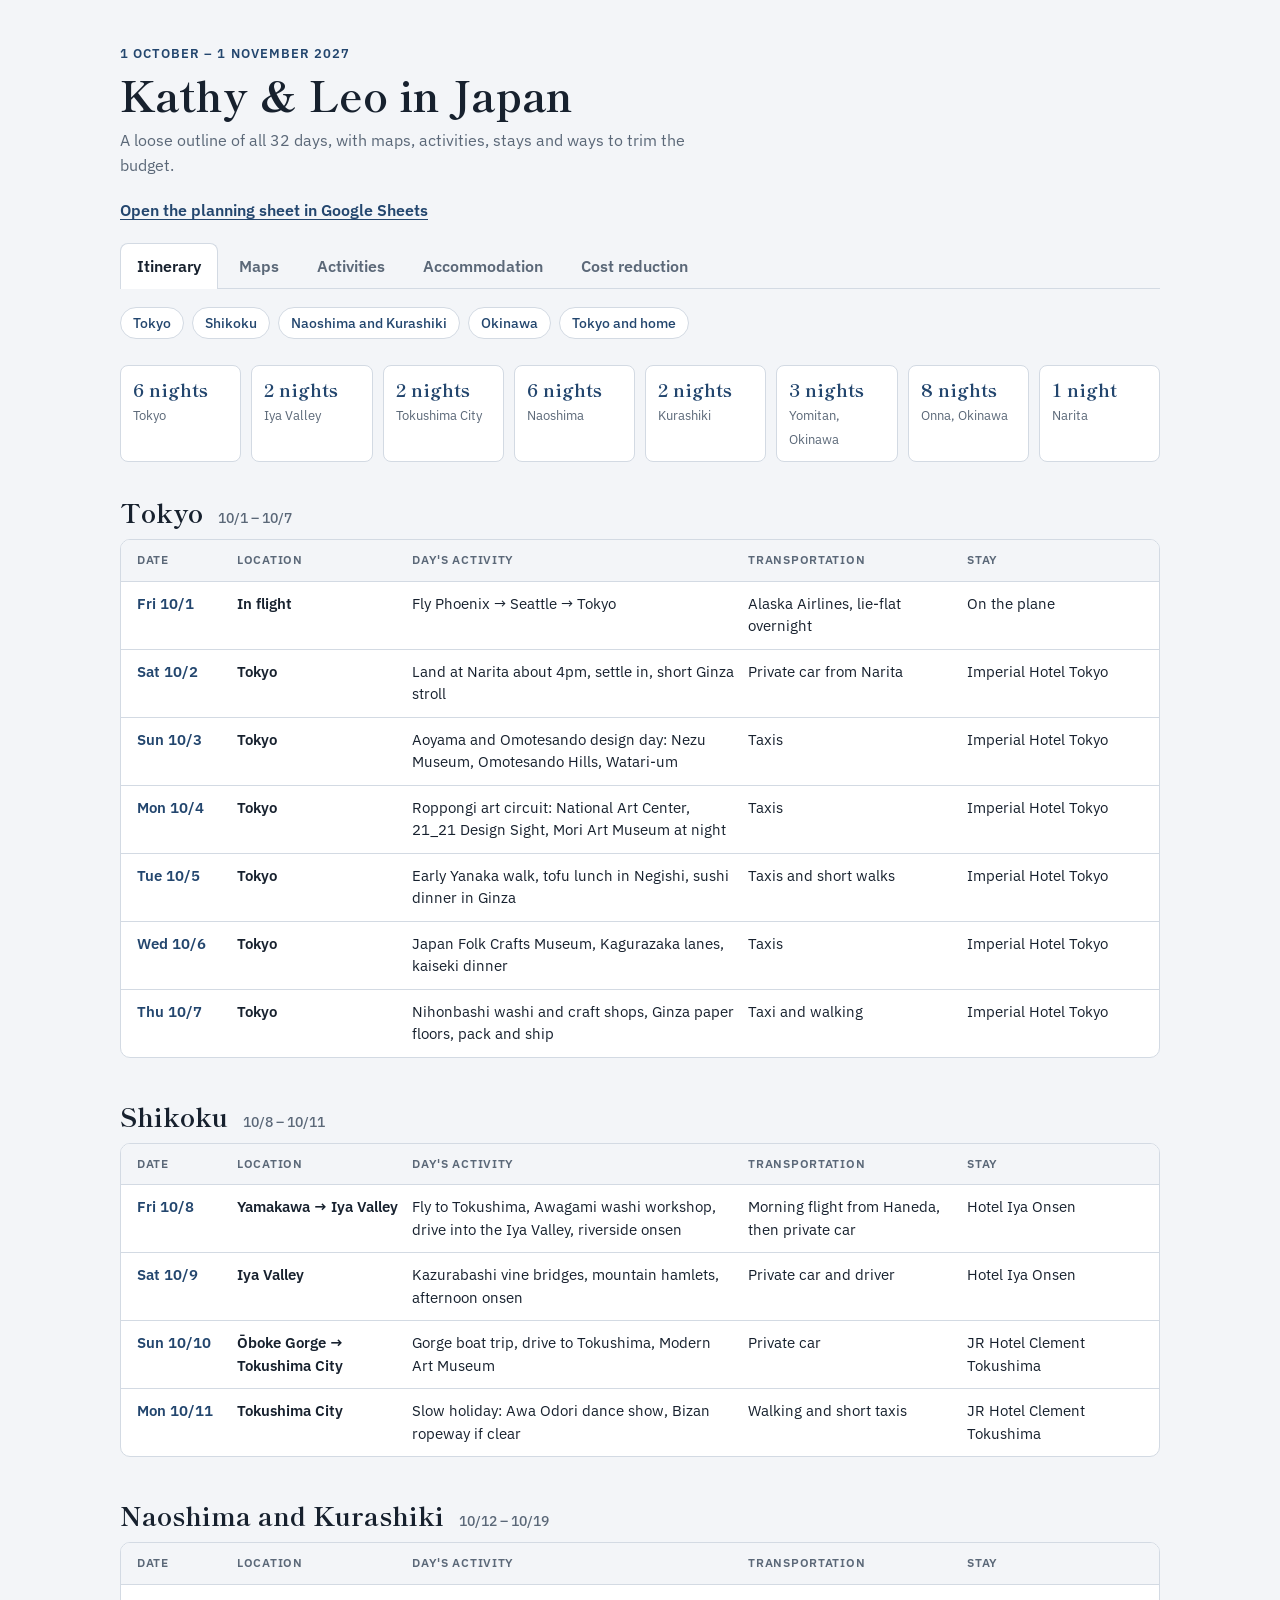
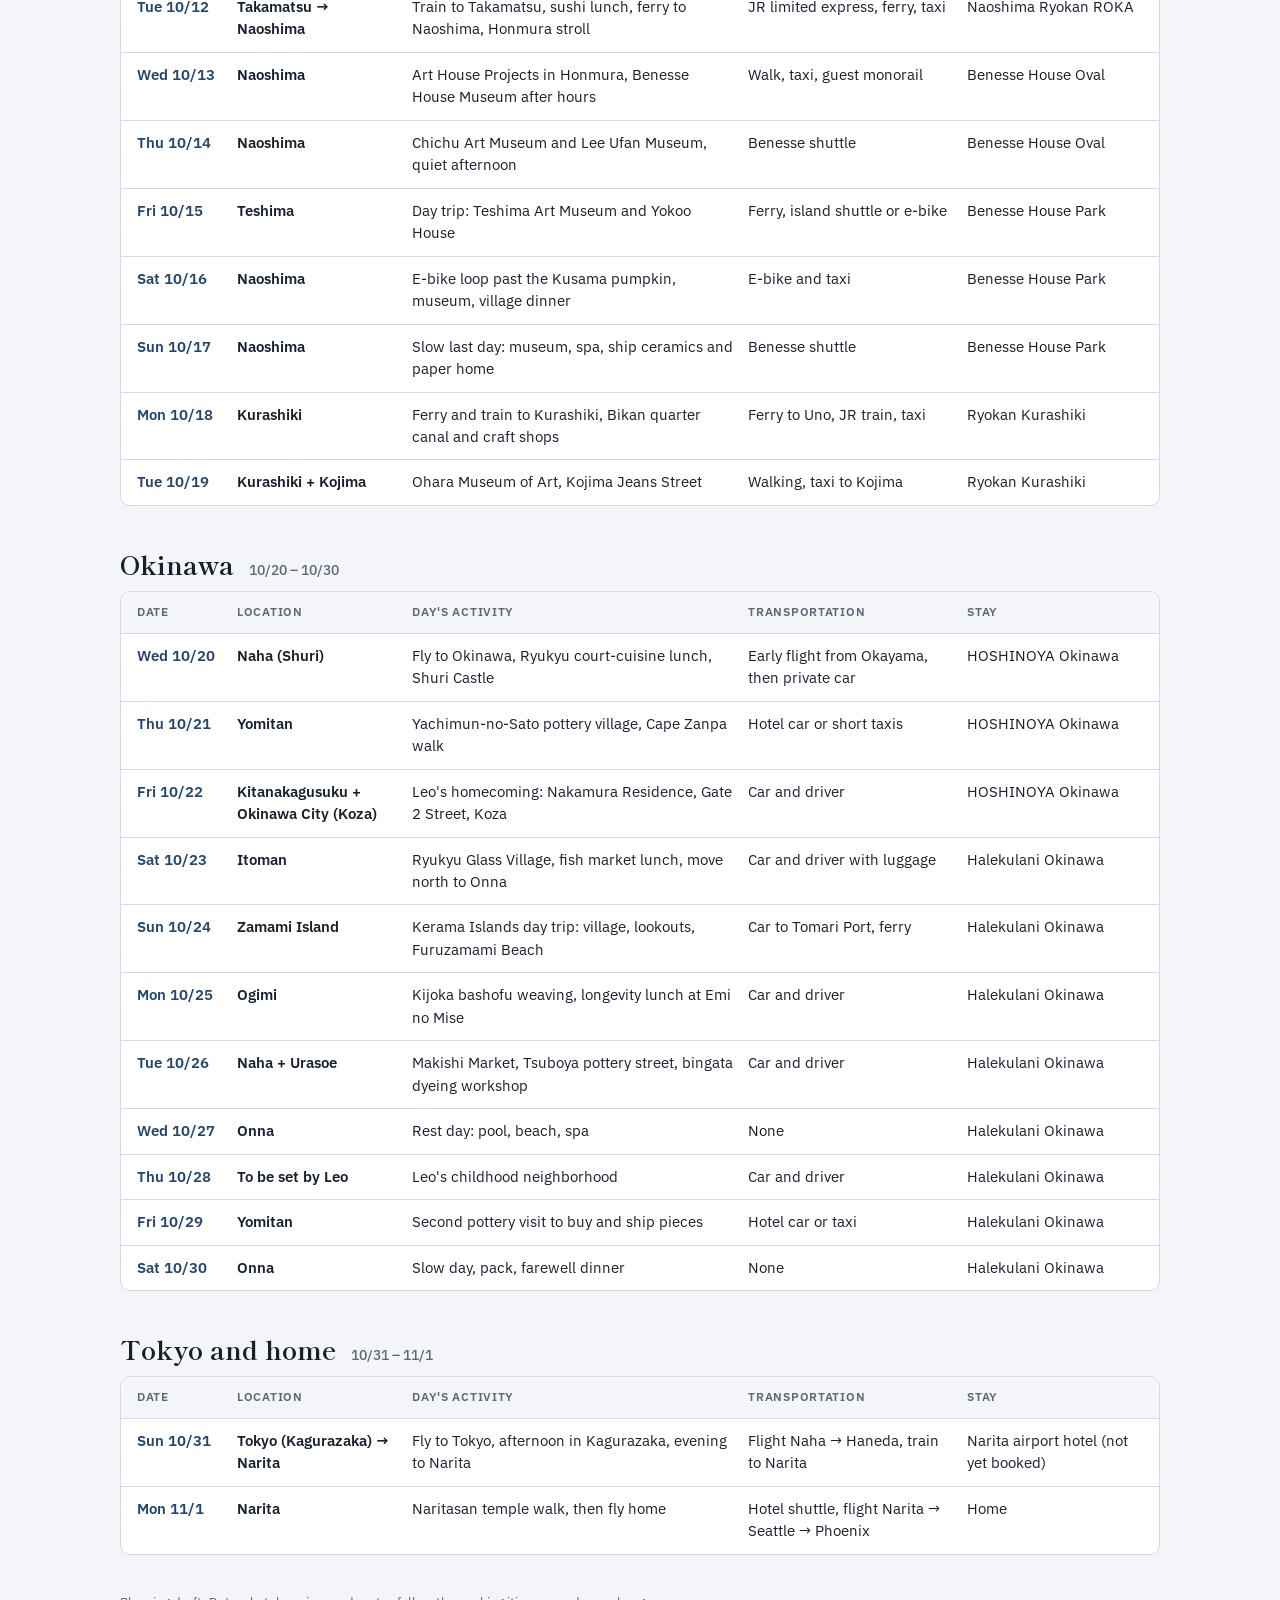
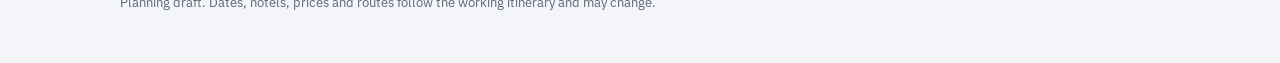
==== index.html @ 8904f96c "Add Kathy and Leo Japan trip site Itinerary, maps, activities, accommodation and cost-reduction tabs" ====
<!DOCTYPE html>
<html lang="en"><head><meta charset="utf-8"><meta name="viewport" content="width=device-width, initial-scale=1"><title>Kathy & Leo Japan Itinerary</title>
<link rel="preconnect" href="https://fonts.googleapis.com"><link href="https://fonts.googleapis.com/css2?family=IBM+Plex+Sans:wght@400;500;600&family=Shippori+Mincho:wght@500;700&display=swap" rel="stylesheet">
<style>/* Layout idea: one calm column; maps sit beside a numbered list on wide screens and stack on phones. */
:root{--paper:#f3f5f8;--card:#ffffff;--ink:#17212e;--muted:#5b6878;--line:#d3dae3;--indigo:#23466e;--route:#bf4128;--land:#e7e3d7;--sea:#d6e3ee;--park:#cfdcc4;
--display:"Shippori Mincho","Hiragino Mincho ProN",Georgia,serif;--body:"IBM Plex Sans","Helvetica Neue",Arial,sans-serif}
@media (prefers-color-scheme:dark){:root:not([data-theme="light"]){color-scheme:dark;--paper:#111822;--card:#18212d;--ink:#e5eaf1;--muted:#9aa6b6;--line:#2c3848;--indigo:#93b8e4;--route:#f08468;--land:#2c3644;--sea:#172230;--park:#2f4034}}
:root[data-theme="dark"]{color-scheme:dark;--paper:#111822;--card:#18212d;--ink:#e5eaf1;--muted:#9aa6b6;--line:#2c3848;--indigo:#93b8e4;--route:#f08468;--land:#2c3644;--sea:#172230;--park:#2f4034}
*{box-sizing:border-box}html{scroll-behavior:smooth}
body{margin:0;background:var(--paper);color:var(--ink);font:16px/1.55 var(--body)}
header,main,footer{max-width:1080px;margin:0 auto;padding:0 20px}
header{padding-top:44px}
.eyebrow{margin:0 0 6px;color:var(--indigo);font-weight:600;font-size:13px;letter-spacing:.08em;text-transform:uppercase}
h1{font:700 clamp(28px,5vw,42px)/1.15 var(--display);margin:0 0 10px;text-wrap:balance}
.lede{margin:0 0 20px;color:var(--muted);max-width:62ch}
nav{display:flex;flex-wrap:wrap;gap:8px;padding-bottom:22px;border-bottom:1px solid var(--line)}
nav a{color:var(--indigo);text-decoration:none;font-weight:500;font-size:14px;padding:6px 12px;border:1px solid var(--line);border-radius:999px;background:var(--card)}
nav a:hover,nav a:focus-visible{border-color:var(--indigo);outline:none}
section{padding:34px 0 8px;scroll-margin-top:12px}
h2{font:700 26px/1.2 var(--display);margin:0 0 6px;text-wrap:balance}
h2 .dates{font:500 14px var(--body);color:var(--muted);margin-left:8px;font-variant-numeric:tabular-nums}
.blurb{margin:0 0 16px;color:var(--muted);max-width:65ch}
.note{margin:12px 0 0;color:var(--muted);font-size:14px;max-width:70ch}
.mapwrap{display:grid;grid-template-columns:minmax(0,1.6fr) minmax(0,1fr);gap:20px;align-items:start}
figure{margin:0;border:1px solid var(--line);border-radius:10px;overflow:hidden;background:var(--sea)}
figure.wide{max-width:760px}
svg{display:block;width:100%;height:auto}
.sea{fill:var(--sea)}.land{fill:var(--land);stroke:var(--muted);stroke-width:.6;stroke-opacity:.55}.park{fill:var(--park)}
.route{fill:none;stroke:var(--route);stroke-width:2;stroke-linejoin:round;stroke-linecap:round}.route.fly{stroke-dasharray:6 6}
.rail{fill:none;stroke:var(--muted);stroke-width:1.5;stroke-opacity:.7}
.mk circle{fill:var(--route);stroke:var(--card);stroke-width:2}.mk text{fill:var(--card);font:600 11.5px var(--body);text-anchor:middle}
.ref{fill:var(--muted);font:500 11px var(--body)}.ref.mid,.water{text-anchor:middle}.ref.end{text-anchor:end}
.water{fill:var(--indigo);font:italic 500 13px var(--display);opacity:.75}
.dot{fill:var(--route);stroke:var(--card);stroke-width:2}.lead{stroke:var(--ink);stroke-width:1;opacity:.5}
.lab{fill:var(--ink);font:700 15px var(--display)}.lab2{fill:var(--muted);font:500 11.5px var(--body)}
.legend{list-style:none;margin:0;padding:0;display:grid;gap:10px}
.legend li{display:grid;grid-template-columns:26px 1fr;gap:10px;align-items:start}
.legend .n{width:24px;height:24px;border-radius:50%;background:var(--route);color:var(--card);font-weight:600;font-size:12px;display:grid;place-items:center;font-variant-numeric:tabular-nums}
.legend b{display:block;font-weight:600;line-height:1.3}.legend small{color:var(--muted);font-size:13px}
.stays{display:grid;grid-template-columns:repeat(auto-fit,minmax(120px,1fr));gap:10px;margin-top:26px}
.stays div{background:var(--card);border:1px solid var(--line);border-radius:8px;padding:10px 12px}
.stays b{display:block;font:700 18px var(--display);color:var(--indigo)}.stays span{font-size:13px;color:var(--muted)}
.days{border:1px solid var(--line);border-radius:10px;overflow:hidden;background:var(--card);margin-top:12px}
.day{display:grid;grid-template-columns:86px 1.1fr 2.2fr 1.4fr 1.2fr;gap:14px;padding:11px 16px;border-top:1px solid var(--line);font-size:14.5px}
.day:first-child{border-top:0}.day.head{font-size:12px;font-weight:600;letter-spacing:.06em;text-transform:uppercase;color:var(--muted);background:var(--paper)}
.day .d{font-weight:600;font-variant-numeric:tabular-nums;color:var(--indigo);white-space:nowrap}.day .l{font-weight:600}
footer{padding:30px 20px 50px;color:var(--muted);font-size:13px}
@media (max-width:760px){.mapwrap{grid-template-columns:1fr}.day.head{display:none}.day{grid-template-columns:1fr;gap:3px;padding:13px 16px}
.day span[data-k]:not(.l)::before{content:attr(data-k) ": ";color:var(--muted);font-size:12.5px}.day .l{font-size:16px}}
@media (prefers-reduced-motion:reduce){html{scroll-behavior:auto}}

.sheet{display:inline-block;margin:0 0 20px;color:var(--indigo);font-weight:600;text-decoration:underline;text-underline-offset:3px}
.tabs{display:flex;flex-wrap:wrap;gap:4px;border-bottom:1px solid var(--line)}
.tabs a{padding:10px 16px;font-weight:600;color:var(--muted);text-decoration:none;border:1px solid transparent;border-bottom:0;border-radius:8px 8px 0 0;margin-bottom:-1px}
.tabs a[aria-current="page"]{color:var(--ink);background:var(--card);border-color:var(--line)}
.tabs a:focus-visible,.sub button:focus-visible,.legend li:focus-visible,.mk:focus-visible{outline:2px solid var(--indigo);outline-offset:2px}
.sub{display:flex;flex-wrap:wrap;gap:8px;padding-top:18px}
.sub button{font:500 14px var(--body);color:var(--indigo);padding:6px 12px;border:1px solid var(--line);border-radius:999px;background:var(--card);cursor:pointer}
.sub button:hover{border-color:var(--indigo)}
.view[hidden]{display:none}
figure{background:var(--card)}figcaption{font-size:11.5px;color:var(--muted);padding:5px 10px;text-align:right}figcaption a{color:inherit}
.mk{cursor:pointer}.mk circle{fill:#bf4128;stroke:#fff;stroke-width:2.5}.mk text{fill:#fff;font-weight:700;font-family:var(--body);text-anchor:middle}
.mk.sel circle{fill:#17212e;stroke-width:4}
.rt{fill:none;stroke:#bf4128;stroke-width:3.5;stroke-linejoin:round;stroke-linecap:round;opacity:.85}.rt.fly{stroke-dasharray:9 9}
.mk .dot{fill:#bf4128;stroke:#fff;stroke-width:2.5}.lead{stroke:#17212e;stroke-width:1.5;opacity:.7}
.mk .lab{fill:#17212e;font:700 24px var(--display);paint-order:stroke;stroke:#fff;stroke-width:6px;stroke-linejoin:round;text-anchor:inherit}
.mk .lab2{fill:#34404f;font:600 16px var(--body);paint-order:stroke;stroke:#fff;stroke-width:5px;stroke-linejoin:round}
.legend li{cursor:pointer;padding:6px 8px;margin:-6px -8px;border-radius:8px}.legend li:hover{background:var(--card)}
.legend li.sel{background:var(--card);box-shadow:inset 0 0 0 1px var(--indigo)}.legend li.sel .n{background:var(--ink)}
.info{margin-top:12px;background:var(--card);border:1px solid var(--line);border-left:4px solid var(--route);border-radius:8px;padding:12px 16px;min-height:86px}
.info b{font:700 18px var(--display);display:block}.info small{color:var(--muted);display:block;margin:2px 0 6px}.info p{margin:0;max-width:60ch}
.hint{font-size:13px;color:var(--muted);margin:0 0 10px}
.day.act{grid-template-columns:86px 1.5fr 1.1fr .8fr 2.4fr}
.day.stay{grid-template-columns:118px 1.5fr 1fr 56px 84px 84px 2.2fr}
.day.save{grid-template-columns:1.6fr .8fr 1.4fr 2.6fr}
.num{font-variant-numeric:tabular-nums;white-space:nowrap}
.day.total{font-weight:600;background:var(--paper)}
</style></head><body><header><p class="eyebrow">1 October – 1 November 2027</p><h1>Kathy &amp; Leo in Japan</h1><p class="lede">A loose outline of all 32 days, with maps, activities, stays and ways to trim the budget.</p>
<a class="sheet" href="https://docs.google.com/spreadsheets/d/1YC7DmT4QNpJzS6Le-JGzXmLfoFksOgvgFmYmHa2Zk5s/edit">Open the planning sheet in Google Sheets</a><div class="tabs" role="navigation" aria-label="Views"><a href="#itinerary">Itinerary</a><a href="#maps">Maps</a><a href="#activities">Activities</a><a href="#stays">Accommodation</a><a href="#savings">Cost reduction</a></div></header><main><div class="view" id="v-itinerary"><div class="sub"><button type="button" data-go="i-tokyo">Tokyo</button><button type="button" data-go="i-shikoku">Shikoku</button><button type="button" data-go="i-seto">Naoshima and Kurashiki</button><button type="button" data-go="i-okinawa">Okinawa</button><button type="button" data-go="i-home">Tokyo and home</button></div><div class="stays"><div><b>6 nights</b><span>Tokyo</span></div><div><b>2 nights</b><span>Iya Valley</span></div><div><b>2 nights</b><span>Tokushima City</span></div><div><b>6 nights</b><span>Naoshima</span></div><div><b>2 nights</b><span>Kurashiki</span></div><div><b>3 nights</b><span>Yomitan, Okinawa</span></div><div><b>8 nights</b><span>Onna, Okinawa</span></div><div><b>1 night</b><span>Narita</span></div></div><section id="i-tokyo"><h2>Tokyo <span class="dates">10/1 – 10/7</span></h2><div class="days"><div class="day head"><span>Date</span><span>Location</span><span>Day's activity</span><span>Transportation</span><span>Stay</span></div><div class="day"><span class="d">Fri 10/1</span><span class="l" data-k="Location">In flight</span><span data-k="Activity">Fly Phoenix → Seattle → Tokyo</span><span data-k="Transport">Alaska Airlines, lie-flat overnight</span><span data-k="Stay">On the plane</span></div><div class="day"><span class="d">Sat 10/2</span><span class="l" data-k="Location">Tokyo</span><span data-k="Activity">Land at Narita about 4pm, settle in, short Ginza stroll</span><span data-k="Transport">Private car from Narita</span><span data-k="Stay">Imperial Hotel Tokyo</span></div><div class="day"><span class="d">Sun 10/3</span><span class="l" data-k="Location">Tokyo</span><span data-k="Activity">Aoyama and Omotesando design day: Nezu Museum, Omotesando Hills, Watari-um</span><span data-k="Transport">Taxis</span><span data-k="Stay">Imperial Hotel Tokyo</span></div><div class="day"><span class="d">Mon 10/4</span><span class="l" data-k="Location">Tokyo</span><span data-k="Activity">Roppongi art circuit: National Art Center, 21_21 Design Sight, Mori Art Museum at night</span><span data-k="Transport">Taxis</span><span data-k="Stay">Imperial Hotel Tokyo</span></div><div class="day"><span class="d">Tue 10/5</span><span class="l" data-k="Location">Tokyo</span><span data-k="Activity">Early Yanaka walk, tofu lunch in Negishi, sushi dinner in Ginza</span><span data-k="Transport">Taxis and short walks</span><span data-k="Stay">Imperial Hotel Tokyo</span></div><div class="day"><span class="d">Wed 10/6</span><span class="l" data-k="Location">Tokyo</span><span data-k="Activity">Japan Folk Crafts Museum, Kagurazaka lanes, kaiseki dinner</span><span data-k="Transport">Taxis</span><span data-k="Stay">Imperial Hotel Tokyo</span></div><div class="day"><span class="d">Thu 10/7</span><span class="l" data-k="Location">Tokyo</span><span data-k="Activity">Nihonbashi washi and craft shops, Ginza paper floors, pack and ship</span><span data-k="Transport">Taxi and walking</span><span data-k="Stay">Imperial Hotel Tokyo</span></div></div></section><section id="i-shikoku"><h2>Shikoku <span class="dates">10/8 – 10/11</span></h2><div class="days"><div class="day head"><span>Date</span><span>Location</span><span>Day's activity</span><span>Transportation</span><span>Stay</span></div><div class="day"><span class="d">Fri 10/8</span><span class="l" data-k="Location">Yamakawa → Iya Valley</span><span data-k="Activity">Fly to Tokushima, Awagami washi workshop, drive into the Iya Valley, riverside onsen</span><span data-k="Transport">Morning flight from Haneda, then private car</span><span data-k="Stay">Hotel Iya Onsen</span></div><div class="day"><span class="d">Sat 10/9</span><span class="l" data-k="Location">Iya Valley</span><span data-k="Activity">Kazurabashi vine bridges, mountain hamlets, afternoon onsen</span><span data-k="Transport">Private car and driver</span><span data-k="Stay">Hotel Iya Onsen</span></div><div class="day"><span class="d">Sun 10/10</span><span class="l" data-k="Location">Ōboke Gorge → Tokushima City</span><span data-k="Activity">Gorge boat trip, drive to Tokushima, Modern Art Museum</span><span data-k="Transport">Private car</span><span data-k="Stay">JR Hotel Clement Tokushima</span></div><div class="day"><span class="d">Mon 10/11</span><span class="l" data-k="Location">Tokushima City</span><span data-k="Activity">Slow holiday: Awa Odori dance show, Bizan ropeway if clear</span><span data-k="Transport">Walking and short taxis</span><span data-k="Stay">JR Hotel Clement Tokushima</span></div></div></section><section id="i-seto"><h2>Naoshima and Kurashiki <span class="dates">10/12 – 10/19</span></h2><div class="days"><div class="day head"><span>Date</span><span>Location</span><span>Day's activity</span><span>Transportation</span><span>Stay</span></div><div class="day"><span class="d">Tue 10/12</span><span class="l" data-k="Location">Takamatsu → Naoshima</span><span data-k="Activity">Train to Takamatsu, sushi lunch, ferry to Naoshima, Honmura stroll</span><span data-k="Transport">JR limited express, ferry, taxi</span><span data-k="Stay">Naoshima Ryokan ROKA</span></div><div class="day"><span class="d">Wed 10/13</span><span class="l" data-k="Location">Naoshima</span><span data-k="Activity">Art House Projects in Honmura, Benesse House Museum after hours</span><span data-k="Transport">Walk, taxi, guest monorail</span><span data-k="Stay">Benesse House Oval</span></div><div class="day"><span class="d">Thu 10/14</span><span class="l" data-k="Location">Naoshima</span><span data-k="Activity">Chichu Art Museum and Lee Ufan Museum, quiet afternoon</span><span data-k="Transport">Benesse shuttle</span><span data-k="Stay">Benesse House Oval</span></div><div class="day"><span class="d">Fri 10/15</span><span class="l" data-k="Location">Teshima</span><span data-k="Activity">Day trip: Teshima Art Museum and Yokoo House</span><span data-k="Transport">Ferry, island shuttle or e-bike</span><span data-k="Stay">Benesse House Park</span></div><div class="day"><span class="d">Sat 10/16</span><span class="l" data-k="Location">Naoshima</span><span data-k="Activity">E-bike loop past the Kusama pumpkin, museum, village dinner</span><span data-k="Transport">E-bike and taxi</span><span data-k="Stay">Benesse House Park</span></div><div class="day"><span class="d">Sun 10/17</span><span class="l" data-k="Location">Naoshima</span><span data-k="Activity">Slow last day: museum, spa, ship ceramics and paper home</span><span data-k="Transport">Benesse shuttle</span><span data-k="Stay">Benesse House Park</span></div><div class="day"><span class="d">Mon 10/18</span><span class="l" data-k="Location">Kurashiki</span><span data-k="Activity">Ferry and train to Kurashiki, Bikan quarter canal and craft shops</span><span data-k="Transport">Ferry to Uno, JR train, taxi</span><span data-k="Stay">Ryokan Kurashiki</span></div><div class="day"><span class="d">Tue 10/19</span><span class="l" data-k="Location">Kurashiki + Kojima</span><span data-k="Activity">Ohara Museum of Art, Kojima Jeans Street</span><span data-k="Transport">Walking, taxi to Kojima</span><span data-k="Stay">Ryokan Kurashiki</span></div></div></section><section id="i-okinawa"><h2>Okinawa <span class="dates">10/20 – 10/30</span></h2><div class="days"><div class="day head"><span>Date</span><span>Location</span><span>Day's activity</span><span>Transportation</span><span>Stay</span></div><div class="day"><span class="d">Wed 10/20</span><span class="l" data-k="Location">Naha (Shuri)</span><span data-k="Activity">Fly to Okinawa, Ryukyu court-cuisine lunch, Shuri Castle</span><span data-k="Transport">Early flight from Okayama, then private car</span><span data-k="Stay">HOSHINOYA Okinawa</span></div><div class="day"><span class="d">Thu 10/21</span><span class="l" data-k="Location">Yomitan</span><span data-k="Activity">Yachimun-no-Sato pottery village, Cape Zanpa walk</span><span data-k="Transport">Hotel car or short taxis</span><span data-k="Stay">HOSHINOYA Okinawa</span></div><div class="day"><span class="d">Fri 10/22</span><span class="l" data-k="Location">Kitanakagusuku + Okinawa City (Koza)</span><span data-k="Activity">Leo&#x27;s homecoming: Nakamura Residence, Gate 2 Street, Koza</span><span data-k="Transport">Car and driver</span><span data-k="Stay">HOSHINOYA Okinawa</span></div><div class="day"><span class="d">Sat 10/23</span><span class="l" data-k="Location">Itoman</span><span data-k="Activity">Ryukyu Glass Village, fish market lunch, move north to Onna</span><span data-k="Transport">Car and driver with luggage</span><span data-k="Stay">Halekulani Okinawa</span></div><div class="day"><span class="d">Sun 10/24</span><span class="l" data-k="Location">Zamami Island</span><span data-k="Activity">Kerama Islands day trip: village, lookouts, Furuzamami Beach</span><span data-k="Transport">Car to Tomari Port, ferry</span><span data-k="Stay">Halekulani Okinawa</span></div><div class="day"><span class="d">Mon 10/25</span><span class="l" data-k="Location">Ogimi</span><span data-k="Activity">Kijoka bashofu weaving, longevity lunch at Emi no Mise</span><span data-k="Transport">Car and driver</span><span data-k="Stay">Halekulani Okinawa</span></div><div class="day"><span class="d">Tue 10/26</span><span class="l" data-k="Location">Naha + Urasoe</span><span data-k="Activity">Makishi Market, Tsuboya pottery street, bingata dyeing workshop</span><span data-k="Transport">Car and driver</span><span data-k="Stay">Halekulani Okinawa</span></div><div class="day"><span class="d">Wed 10/27</span><span class="l" data-k="Location">Onna</span><span data-k="Activity">Rest day: pool, beach, spa</span><span data-k="Transport">None</span><span data-k="Stay">Halekulani Okinawa</span></div><div class="day"><span class="d">Thu 10/28</span><span class="l" data-k="Location">To be set by Leo</span><span data-k="Activity">Leo&#x27;s childhood neighborhood</span><span data-k="Transport">Car and driver</span><span data-k="Stay">Halekulani Okinawa</span></div><div class="day"><span class="d">Fri 10/29</span><span class="l" data-k="Location">Yomitan</span><span data-k="Activity">Second pottery visit to buy and ship pieces</span><span data-k="Transport">Hotel car or taxi</span><span data-k="Stay">Halekulani Okinawa</span></div><div class="day"><span class="d">Sat 10/30</span><span class="l" data-k="Location">Onna</span><span data-k="Activity">Slow day, pack, farewell dinner</span><span data-k="Transport">None</span><span data-k="Stay">Halekulani Okinawa</span></div></div></section><section id="i-home"><h2>Tokyo and home <span class="dates">10/31 – 11/1</span></h2><div class="days"><div class="day head"><span>Date</span><span>Location</span><span>Day's activity</span><span>Transportation</span><span>Stay</span></div><div class="day"><span class="d">Sun 10/31</span><span class="l" data-k="Location">Tokyo (Kagurazaka) → Narita</span><span data-k="Activity">Fly to Tokyo, afternoon in Kagurazaka, evening to Narita</span><span data-k="Transport">Flight Naha → Haneda, train to Narita</span><span data-k="Stay">Narita airport hotel (not yet booked)</span></div><div class="day"><span class="d">Mon 11/1</span><span class="l" data-k="Location">Narita</span><span data-k="Activity">Naritasan temple walk, then fly home</span><span data-k="Transport">Hotel shuttle, flight Narita → Seattle → Phoenix</span><span data-k="Stay">Home</span></div></div></section></div><div class="view" id="v-maps" hidden><div class="sub"><button type="button" data-go="m-overview">Route</button><button type="button" data-go="m-tokyo">Tokyo</button><button type="button" data-go="m-shikoku">Shikoku</button><button type="button" data-go="m-seto">Seto Inland Sea</button><button type="button" data-go="m-naoshima">Naoshima</button><button type="button" data-go="m-okinawa">Okinawa</button></div><p class="hint" style="margin-top:18px">Select a number on a map, or a name in the list, to read about that place.</p><section id="m-overview" class="mapsec"><h2>The whole route</h2><p class="blurb">Four stops down the length of Japan, then back to Tokyo for the flight home. Dashed lines are flights.</p><div class="mapwrap"><div><figure><svg viewBox="0 0 1092 1209" role="img" aria-label="Route across Japan"><image href="[data-uri]" width="1092" height="1209"/><path class="rt fly" d="M785.5,609.8Q672.8,694.0 532.5,703.0"/><path class="rt" d="M532.5,703.0Q525.7,689.2 518.8,675.5"/><path class="rt fly" d="M518.8,675.5Q430.4,922.2 241.2,1103.7"/><path class="rt fly" d="M241.2,1103.7Q452.9,790.1 785.5,609.8"/><g class="mk ov" tabindex="0" role="button" data-pt="overview-1"><line class="lead" x1="814.2" y1="604.8" x2="874.2" y2="534.8"/><circle class="dot" cx="814.2" cy="604.8" r="7"/><text class="lab" text-anchor="start" x="882.2" y="538.8">Narita</text><text class="lab2" text-anchor="start" x="882.2" y="558.8">Arrive 10/2 · depart 11/1</text></g><g class="mk ov" tabindex="0" role="button" data-pt="overview-2"><line class="lead" x1="785.5" y1="609.8" x2="880.5" y2="679.8"/><circle class="dot" cx="785.5" cy="609.8" r="7"/><text class="lab" text-anchor="start" x="888.5" y="683.8">1 · Tokyo</text><text class="lab2" text-anchor="start" x="888.5" y="703.8">10/2–10/8 · 6 nights</text></g><g class="mk ov" tabindex="0" role="button" data-pt="overview-3"><line class="lead" x1="532.5" y1="703.0" x2="542.5" y2="853.0"/><circle class="dot" cx="532.5" cy="703.0" r="7"/><text class="lab" text-anchor="middle" x="542.5" y="857.0">2 · Iya Valley + Tokushima</text><text class="lab2" text-anchor="middle" x="542.5" y="877.0">10/8–10/12 · 4 nights</text></g><g class="mk ov" tabindex="0" role="button" data-pt="overview-4"><line class="lead" x1="518.8" y1="675.5" x2="398.8" y2="545.5"/><circle class="dot" cx="518.8" cy="675.5" r="7"/><text class="lab" text-anchor="end" x="390.8" y="549.5">3 · Naoshima + Kurashiki</text><text class="lab2" text-anchor="end" x="390.8" y="569.5">10/12–10/20 · 8 nights</text></g><g class="mk ov" tabindex="0" role="button" data-pt="overview-5"><line class="lead" x1="241.2" y1="1103.7" x2="331.2" y2="1093.7"/><circle class="dot" cx="241.2" cy="1103.7" r="7"/><text class="lab" text-anchor="start" x="339.2" y="1097.7">4 · Okinawa</text><text class="lab2" text-anchor="start" x="339.2" y="1117.7">10/20–10/31 · 11 nights</text></g></svg><figcaption>Map data © <a href="https://www.openstreetmap.org/copyright">OpenStreetMap contributors</a></figcaption></figure><div class="info" aria-live="polite"></div></div><ol class="legend"><li tabindex="0" role="button" data-pt="overview-1" data-desc="International arrival on 10/2 and departure on 11/1. The last night is at an airport hotel."><span class="n">✈</span><span><b>Narita</b><small>Arrive 10/2 · depart 11/1</small></span></li><li tabindex="0" role="button" data-pt="overview-2" data-desc="Six nights of design, craft and contemporary art, one neighborhood at a time."><span class="n">1</span><span><b>Tokyo</b><small>10/2–10/8 · 6 nights</small></span></li><li tabindex="0" role="button" data-pt="overview-3" data-desc="A washi paper-making workshop, two nights in the Iya Valley and two in Tokushima City."><span class="n">2</span><span><b>Iya Valley + Tokushima</b><small>10/8–10/12 · 4 nights</small></span></li><li tabindex="0" role="button" data-pt="overview-4" data-desc="Six nights on Naoshima with a day on Teshima, then two in Kurashiki."><span class="n">3</span><span><b>Naoshima + Kurashiki</b><small>10/12–10/20 · 8 nights</small></span></li><li tabindex="0" role="button" data-pt="overview-5" data-desc="Three nights in Yomitan and eight in Onna: pottery, textiles and Leo&#x27;s hometown."><span class="n">4</span><span><b>Okinawa</b><small>10/20–10/31 · 11 nights</small></span></li></ol></div></section><section id="m-tokyo" class="mapsec"><h2>Tokyo</h2><p class="blurb">Six nights by the Imperial Palace. Each day stays inside one or two neighborhoods.</p><div class="mapwrap"><div><figure><svg viewBox="0 0 845 767" role="img" aria-label="Tokyo"><image href="[data-uri]" width="845" height="767"/><g class="mk" tabindex="0" role="button" data-pt="tokyo-1"><circle cx="602.9" cy="499.3" r="13.629032258064516"/><text x="602.9" y="504.2" font-size="14.3">1</text></g><g class="mk" tabindex="0" role="button" data-pt="tokyo-2"><circle cx="651.9" cy="491.4" r="13.629032258064516"/><text x="651.9" y="496.3" font-size="14.3">2</text></g><g class="mk" tabindex="0" role="button" data-pt="tokyo-3"><circle cx="709.0" cy="389.6" r="13.629032258064516"/><text x="709.0" y="394.5" font-size="14.3">3</text></g><g class="mk" tabindex="0" role="button" data-pt="tokyo-4"><circle cx="361.8" cy="571.7" r="13.629032258064516"/><text x="361.8" y="576.6" font-size="14.3">4</text></g><g class="mk" tabindex="0" role="button" data-pt="tokyo-5"><circle cx="312.8" cy="535.9" r="13.629032258064516"/><text x="312.8" y="540.8" font-size="14.3">5</text></g><g class="mk" tabindex="0" role="button" data-pt="tokyo-6"><circle cx="342.0" cy="512.2" r="13.629032258064516"/><text x="342.0" y="517.1" font-size="14.3">6</text></g><g class="mk" tabindex="0" role="button" data-pt="tokyo-7"><circle cx="415.4" cy="550.2" r="13.629032258064516"/><text x="415.4" y="555.1" font-size="14.3">7</text></g><g class="mk" tabindex="0" role="button" data-pt="tokyo-8"><circle cx="439.2" cy="535.2" r="13.629032258064516"/><text x="439.2" y="540.1" font-size="14.3">8</text></g><g class="mk" tabindex="0" role="button" data-pt="tokyo-9"><circle cx="432.2" cy="585.4" r="13.629032258064516"/><text x="432.2" y="590.3" font-size="14.3">9</text></g><g class="mk" tabindex="0" role="button" data-pt="tokyo-10"><circle cx="471.9" cy="495.0" r="13.629032258064516"/><text x="471.9" y="499.9" font-size="14.3">10</text></g><g class="mk" tabindex="0" role="button" data-pt="tokyo-11"><circle cx="640.8" cy="103.3" r="13.629032258064516"/><text x="640.8" y="108.2" font-size="14.3">11</text></g><g class="mk" tabindex="0" role="button" data-pt="tokyo-12"><circle cx="727.6" cy="142.1" r="13.629032258064516"/><text x="727.6" y="147.0" font-size="14.3">12</text></g><g class="mk" tabindex="0" role="button" data-pt="tokyo-13"><circle cx="140.4" cy="581.8" r="13.629032258064516"/><text x="140.4" y="586.7" font-size="14.3">13</text></g><g class="mk" tabindex="0" role="button" data-pt="tokyo-14"><circle cx="498.1" cy="289.9" r="13.629032258064516"/><text x="498.1" y="294.8" font-size="14.3">14</text></g></svg><figcaption>Map data © <a href="https://www.openstreetmap.org/copyright">OpenStreetMap contributors</a></figcaption></figure><div class="info" aria-live="polite"></div></div><ol class="legend"><li tabindex="0" role="button" data-pt="tokyo-1" data-desc="Home base for six nights, facing Hibiya Park and a short walk from Ginza."><span class="n">1</span><span><b>Imperial Hotel Tokyo</b><small>Base for 10/2–10/8</small></span></li><li tabindex="0" role="button" data-pt="tokyo-2" data-desc="Itoya&#x27;s floors of paper and stationery, plus the sushi and yakitori dinners, all within a 10-minute walk of the hotel."><span class="n">2</span><span><b>Ginza</b><small>Itoya, sushi and yakitori dinners · 10/5, 10/7</small></span></li><li tabindex="0" role="button" data-pt="tokyo-3" data-desc="Ozu Washi, a paper merchant with a small gallery, and the craft floors of the Mitsukoshi flagship store."><span class="n">3</span><span><b>Nihonbashi</b><small>Ozu Washi, Mitsukoshi crafts · 10/7</small></span></li><li tabindex="0" role="button" data-pt="tokyo-4" data-desc="Kengo Kuma building holding Japanese and East Asian art, with a large strolling garden. Go at the 10:00 opening."><span class="n">4</span><span><b>Nezu Museum</b><small>10/3</small></span></li><li tabindex="0" role="button" data-pt="tokyo-5" data-desc="Tadao Ando&#x27;s shopping building on the zelkova-lined avenue. The Herzog &amp; de Meuron Prada store is nearby."><span class="n">5</span><span><b>Omotesando Hills</b><small>10/3</small></span></li><li tabindex="0" role="button" data-pt="tokyo-6" data-desc="Small contemporary art museum in a Mario Botta building."><span class="n">6</span><span><b>Watari-um</b><small>10/3</small></span></li><li tabindex="0" role="button" data-pt="tokyo-7" data-desc="Kisho Kurokawa&#x27;s wave-fronted glass building. It has no permanent collection, so check what is showing."><span class="n">7</span><span><b>National Art Center Tokyo</b><small>10/4</small></span></li><li tabindex="0" role="button" data-pt="tokyo-8" data-desc="Design museum by Tadao Ando and Issey Miyake in the garden of Tokyo Midtown."><span class="n">8</span><span><b>21_21 Design Sight</b><small>10/4</small></span></li><li tabindex="0" role="button" data-pt="tokyo-9" data-desc="Contemporary art on the 53rd floor of Mori Tower. Open late and quieter in the evening."><span class="n">9</span><span><b>Mori Art Museum</b><small>10/4 evening</small></span></li><li tabindex="0" role="button" data-pt="tokyo-10" data-desc="Two of the Tokyo dinners are here: Asada for Kaga cuisine and Kikunoi for kaiseki."><span class="n">10</span><span><b>Akasaka</b><small>Dinners · 10/3, 10/6</small></span></li><li tabindex="0" role="button" data-pt="tokyo-11" data-desc="Old low-rise neighborhood of temples, lanes and craft shops. Best early, before the crowds."><span class="n">11</span><span><b>Yanaka</b><small>Morning walk · 10/5</small></span></li><li tabindex="0" role="button" data-pt="tokyo-12" data-desc="Lunch at Sasanoyuki, a tofu restaurant in business since 1691."><span class="n">12</span><span><b>Negishi</b><small>Tofu lunch · 10/5</small></span></li><li tabindex="0" role="button" data-pt="tokyo-13" data-desc="The Mingeikan: Yanagi Soetsu&#x27;s collection of folk craft, ceramics and textiles in a traditional house."><span class="n">13</span><span><b>Japan Folk Crafts Museum</b><small>Komaba · 10/6</small></span></li><li tabindex="0" role="button" data-pt="tokyo-14" data-desc="Cobbled lanes with craft, paper and tea shops. Also the stop on the last afternoon in Tokyo."><span class="n">14</span><span><b>Kagurazaka</b><small>Lane walk · 10/6 and 10/31</small></span></li></ol></div><p class=note>Haneda Airport is about 13 km south of the hotel, off the bottom of this map. Narita is about 65 km east.</p></section><section id="m-shikoku" class="mapsec"><h2>Shikoku: Iya Valley and Tokushima</h2><p class="blurb">Paper-making in Yamakawa, two nights deep in the Iya Valley, then two in Tokushima City.</p><div class="mapwrap"><div><figure><svg viewBox="0 0 874 616" role="img" aria-label="Shikoku: Iya Valley and Tokushima"><image href="[data-uri]" width="874" height="616"/><polyline class="rt" points="769.5,279.6 505.1,344.8 196.8,458.1 157.5,503.1 729.1,330.9 361.8,87.7"/><g class="mk" tabindex="0" role="button" data-pt="shikoku-1"><circle cx="769.5" cy="279.6" r="14.096774193548388"/><text x="769.5" y="284.6" font-size="14.8">1</text></g><g class="mk" tabindex="0" role="button" data-pt="shikoku-2"><circle cx="505.1" cy="344.8" r="14.096774193548388"/><text x="505.1" y="349.9" font-size="14.8">2</text></g><g class="mk" tabindex="0" role="button" data-pt="shikoku-3"><circle cx="196.8" cy="458.1" r="14.096774193548388"/><text x="196.8" y="463.2" font-size="14.8">3</text></g><g class="mk" tabindex="0" role="button" data-pt="shikoku-4"><circle cx="207.7" cy="505.8" r="14.096774193548388"/><text x="207.7" y="510.9" font-size="14.8">4</text></g><g class="mk" tabindex="0" role="button" data-pt="shikoku-5"><circle cx="287.0" cy="521.5" r="14.096774193548388"/><text x="287.0" y="526.6" font-size="14.8">5</text></g><g class="mk" tabindex="0" role="button" data-pt="shikoku-6"><circle cx="157.5" cy="503.1" r="14.096774193548388"/><text x="157.5" y="508.2" font-size="14.8">6</text></g><g class="mk" tabindex="0" role="button" data-pt="shikoku-7"><circle cx="729.1" cy="330.9" r="14.096774193548388"/><text x="729.1" y="336.0" font-size="14.8">7</text></g><g class="mk" tabindex="0" role="button" data-pt="shikoku-8"><circle cx="361.8" cy="87.7" r="14.096774193548388"/><text x="361.8" y="92.8" font-size="14.8">8</text></g></svg><figcaption>Map data © <a href="https://www.openstreetmap.org/copyright">OpenStreetMap contributors</a></figcaption></figure><div class="info" aria-live="polite"></div></div><ol class="legend"><li tabindex="0" role="button" data-pt="shikoku-1" data-desc="Morning arrival from Haneda. The private car meets them here."><span class="n">1</span><span><b>Tokushima Airport</b><small>Arrive from Haneda · 10/8</small></span></li><li tabindex="0" role="button" data-pt="shikoku-2" data-desc="Working washi paper mill in Yamakawa, with a private tour and a hands-on paper-making workshop."><span class="n">2</span><span><b>Awagami Factory</b><small>Washi workshop, Yamakawa · 10/8</small></span></li><li tabindex="0" role="button" data-pt="shikoku-3" data-desc="Remote hot-spring hotel above the Iya gorge. A cable car runs down to open-air baths beside the river."><span class="n">3</span><span><b>Hotel Iya Onsen</b><small>10/8–10/10</small></span></li><li tabindex="0" role="button" data-pt="shikoku-4" data-desc="Suspension bridge woven from mountain vines across the Iya River. Go at 8:30, before the tour buses."><span class="n">4</span><span><b>Kazurabashi vine bridges</b><small>10/9</small></span></li><li tabindex="0" role="button" data-pt="shikoku-5" data-desc="Historic farmhouses stepped up a steep mountainside, seen by car."><span class="n">5</span><span><b>Ochiai hamlet</b><small>10/9</small></span></li><li tabindex="0" role="button" data-pt="shikoku-6" data-desc="A 30-minute seated boat ride through the rock-walled gorge."><span class="n">6</span><span><b>Ōboke Gorge</b><small>Boat trip · 10/10</small></span></li><li tabindex="0" role="button" data-pt="shikoku-7" data-desc="Two nights at the station hotel. The Awa Odori Kaikan dance show and the Bizan ropeway are a 10-minute walk away."><span class="n">7</span><span><b>Tokushima City</b><small>JR Hotel Clement, Awa Odori Kaikan · 10/10–10/12</small></span></li><li tabindex="0" role="button" data-pt="shikoku-8" data-desc="Arrive by train, have sushi near the port, then board the ferry to Naoshima."><span class="n">8</span><span><b>Takamatsu</b><small>Train in, ferry out · 10/12</small></span></li></ol></div></section><section id="m-seto" class="mapsec"><h2>Seto Inland Sea: Naoshima, Teshima and Kurashiki</h2><p class="blurb">Six nights on the art islands, then two in Kurashiki's canal quarter. Dashed lines are ferries.</p><div class="mapwrap"><div><figure><svg viewBox="0 0 728 672" role="img" aria-label="Seto Inland Sea: Naoshima, Teshima and Kurashiki"><image href="[data-uri]" width="728" height="672"/><polyline class="rt fly" points="503.9,612.5 418.0,431.6"/><polyline class="rt fly" points="418.0,431.6 570.2,372.1"/><polyline class="rt fly" points="418.0,431.6 370.6,368.0"/><polyline class="rt" points="370.6,368.0 317.0,59.9 104.4,184.5"/><g class="mk" tabindex="0" role="button" data-pt="seto-1"><circle cx="503.9" cy="612.5" r="11.741935483870968"/><text x="503.9" y="616.7" font-size="12.3">1</text></g><g class="mk" tabindex="0" role="button" data-pt="seto-2"><circle cx="418.0" cy="431.6" r="11.741935483870968"/><text x="418.0" y="435.8" font-size="12.3">2</text></g><g class="mk" tabindex="0" role="button" data-pt="seto-3"><circle cx="570.2" cy="372.1" r="11.741935483870968"/><text x="570.2" y="376.3" font-size="12.3">3</text></g><g class="mk" tabindex="0" role="button" data-pt="seto-4"><circle cx="370.6" cy="368.0" r="11.741935483870968"/><text x="370.6" y="372.2" font-size="12.3">4</text></g><g class="mk" tabindex="0" role="button" data-pt="seto-5"><circle cx="317.0" cy="59.9" r="11.741935483870968"/><text x="317.0" y="64.1" font-size="12.3">5</text></g><g class="mk" tabindex="0" role="button" data-pt="seto-6"><circle cx="104.4" cy="184.5" r="11.741935483870968"/><text x="104.4" y="188.7" font-size="12.3">6</text></g><g class="mk" tabindex="0" role="button" data-pt="seto-7"><circle cx="158.7" cy="413.9" r="11.741935483870968"/><text x="158.7" y="418.2" font-size="12.3">7</text></g></svg><figcaption>Map data © <a href="https://www.openstreetmap.org/copyright">OpenStreetMap contributors</a></figcaption></figure><div class="info" aria-live="polite"></div></div><ol class="legend"><li tabindex="0" role="button" data-pt="seto-1" data-desc="Ferries to Naoshima&#x27;s Miyanoura Port leave from here and take about 50 minutes."><span class="n">1</span><span><b>Takamatsu Port</b><small>Ferry to Naoshima · 10/12</small></span></li><li tabindex="0" role="button" data-pt="seto-2" data-desc="Art island and base for six nights. See the close-up map below."><span class="n">2</span><span><b>Naoshima</b><small>Six nights · 10/12–10/18 (close-up below)</small></span></li><li tabindex="0" role="button" data-pt="seto-3" data-desc="A single water-drop-shaped concrete shell by Ryue Nishizawa and Rei Naito, open to the sky. Needs a timed reservation."><span class="n">3</span><span><b>Teshima Art Museum</b><small>Day trip · 10/15</small></span></li><li tabindex="0" role="button" data-pt="seto-4" data-desc="A 20-minute ferry from Naoshima to the mainland, then the train toward Okayama."><span class="n">4</span><span><b>Uno Port</b><small>Ferry to the mainland · 10/18</small></span></li><li tabindex="0" role="button" data-pt="seto-5" data-desc="Change here for the short ride to Kurashiki."><span class="n">5</span><span><b>Okayama Station</b><small>Change trains · 10/18</small></span></li><li tabindex="0" role="button" data-pt="seto-6" data-desc="Willow-lined canal of white-walled storehouses. Ryokan Kurashiki and the Ohara Museum of Art are both on it."><span class="n">6</span><span><b>Kurashiki Bikan quarter</b><small>Ryokan Kurashiki, Ohara Museum · 10/18–10/20</small></span></li><li tabindex="0" role="button" data-pt="seto-7" data-desc="Japan&#x27;s denim town: a street of small makers&#x27; shops, 20 minutes by taxi from Kurashiki."><span class="n">7</span><span><b>Kojima Jeans Street</b><small>10/19</small></span></li></ol></div><p class=note>Okayama Airport, for the 10/20 flight to Naha, is about 10 km north of Okayama Station, off the top of this map.</p></section><section id="m-naoshima" class="mapsec"><h2>Naoshima close-up</h2><p class="blurb">The island is about 4 km across. Museums sit on the south coast; the village of Honmura is on the east side.</p><div class="mapwrap"><div><figure><svg viewBox="0 0 699 608" role="img" aria-label="Naoshima close-up"><image href="[data-uri]" width="699" height="608"/><g class="mk" tabindex="0" role="button" data-pt="naoshima-1"><circle cx="223.7" cy="226.1" r="11.274193548387096"/><text x="223.7" y="230.2" font-size="11.8">1</text></g><g class="mk" tabindex="0" role="button" data-pt="naoshima-2"><circle cx="475.4" cy="217.6" r="11.274193548387096"/><text x="475.4" y="221.7" font-size="11.8">2</text></g><g class="mk" tabindex="0" role="button" data-pt="naoshima-3"><circle cx="363.5" cy="368.8" r="11.274193548387096"/><text x="363.5" y="372.9" font-size="11.8">3</text></g><g class="mk" tabindex="0" role="button" data-pt="naoshima-4"><circle cx="384.5" cy="384.4" r="11.274193548387096"/><text x="384.5" y="388.4" font-size="11.8">4</text></g><g class="mk" tabindex="0" role="button" data-pt="naoshima-5"><circle cx="427.6" cy="401.3" r="11.274193548387096"/><text x="427.6" y="405.4" font-size="11.8">5</text></g><g class="mk" tabindex="0" role="button" data-pt="naoshima-6"><circle cx="460.2" cy="407.0" r="11.274193548387096"/><text x="460.2" y="411.0" font-size="11.8">6</text></g></svg><figcaption>Map data © <a href="https://www.openstreetmap.org/copyright">OpenStreetMap contributors</a></figcaption></figure><div class="info" aria-live="polite"></div></div><ol class="legend"><li tabindex="0" role="button" data-pt="naoshima-1" data-desc="Main ferry port, with Kusama&#x27;s red pumpkin on the quay."><span class="n">1</span><span><b>Miyanoura Port</b><small>Ferries to Takamatsu, Uno and Teshima</small></span></li><li tabindex="0" role="button" data-pt="naoshima-2" data-desc="Village where empty houses were turned into artworks, the Art House Projects. ROKA, the first night&#x27;s ryokan, is a 10-minute walk away."><span class="n">2</span><span><b>Honmura</b><small>Art House Projects, ROKA · 10/12–10/13</small></span></li><li tabindex="0" role="button" data-pt="naoshima-3" data-desc="Tadao Ando museum built into the hillside, with works by Monet, James Turrell and Walter De Maria. Timed tickets."><span class="n">3</span><span><b>Chichu Art Museum</b><small>10/14</small></span></li><li tabindex="0" role="button" data-pt="naoshima-4" data-desc="Ando building in a small valley, devoted to the artist Lee Ufan."><span class="n">4</span><span><b>Lee Ufan Museum</b><small>10/14</small></span></li><li tabindex="0" role="button" data-pt="naoshima-5" data-desc="Museum and hotel in one. Oval, the first two Benesse nights, is reached by a guest-only monorail."><span class="n">5</span><span><b>Benesse House Museum + Oval</b><small>10/13–10/15</small></span></li><li tabindex="0" role="button" data-pt="naoshima-6" data-desc="Beachside wing for the last three nights. Kusama&#x27;s yellow pumpkin sits on the pier out front."><span class="n">6</span><span><b>Benesse House Park</b><small>Yellow pumpkin on the shore · 10/15–10/18</small></span></li></ol></div></section><section id="m-okinawa" class="mapsec"><h2>Okinawa</h2><p class="blurb">Three nights in Yomitan on the west coast, then eight in Onna, with day trips south to Naha and north to Ogimi.</p><div class="mapwrap"><div><figure><svg viewBox="0 0 837 716" role="img" aria-label="Okinawa"><image href="[data-uri]" width="837" height="716"/><polyline class="rt fly" points="351.7,549.0 75.4,546.5"/><g class="mk" tabindex="0" role="button" data-pt="okinawa-1"><circle cx="325.1" cy="564.6" r="13.5"/><text x="325.1" y="569.5" font-size="14.2">1</text></g><g class="mk" tabindex="0" role="button" data-pt="okinawa-2"><circle cx="354.6" cy="556.0" r="13.5"/><text x="354.6" y="560.9" font-size="14.2">2</text></g><g class="mk" tabindex="0" role="button" data-pt="okinawa-3"><circle cx="378.3" cy="556.0" r="13.5"/><text x="378.3" y="560.9" font-size="14.2">3</text></g><g class="mk" tabindex="0" role="button" data-pt="okinawa-4"><circle cx="380.0" cy="532.6" r="13.5"/><text x="380.0" y="537.5" font-size="14.2">4</text></g><g class="mk" tabindex="0" role="button" data-pt="okinawa-5"><circle cx="353.9" cy="655.2" r="13.5"/><text x="353.9" y="660.1" font-size="14.2">5</text></g><g class="mk" tabindex="0" role="button" data-pt="okinawa-6"><circle cx="436.8" cy="497.1" r="13.5"/><text x="436.8" y="501.9" font-size="14.2">6</text></g><g class="mk" tabindex="0" role="button" data-pt="okinawa-7"><circle cx="437.1" cy="461.0" r="13.5"/><text x="437.1" y="465.9" font-size="14.2">7</text></g><g class="mk" tabindex="0" role="button" data-pt="okinawa-8"><circle cx="399.0" cy="405.8" r="13.5"/><text x="399.0" y="410.7" font-size="14.2">8</text></g><g class="mk" tabindex="0" role="button" data-pt="okinawa-9"><circle cx="374.8" cy="396.1" r="13.5"/><text x="374.8" y="400.9" font-size="14.2">9</text></g><g class="mk" tabindex="0" role="button" data-pt="okinawa-10"><circle cx="529.0" cy="319.9" r="13.5"/><text x="529.0" y="324.8" font-size="14.2">10</text></g><g class="mk" tabindex="0" role="button" data-pt="okinawa-11"><circle cx="680.8" cy="163.2" r="13.5"/><text x="680.8" y="168.0" font-size="14.2">11</text></g><g class="mk" tabindex="0" role="button" data-pt="okinawa-12"><circle cx="75.4" cy="546.5" r="13.5"/><text x="75.4" y="551.4" font-size="14.2">12</text></g></svg><figcaption>Map data © <a href="https://www.openstreetmap.org/copyright">OpenStreetMap contributors</a></figcaption></figure><div class="info" aria-live="polite"></div></div><ol class="legend"><li tabindex="0" role="button" data-pt="okinawa-1" data-desc="Arrive from Okayama on 10/20 and fly to Tokyo on 10/31."><span class="n">1</span><span><b>Naha Airport</b><small>Arrive 10/20 · depart 10/31</small></span></li><li tabindex="0" role="button" data-pt="okinawa-2" data-desc="Makishi Public Market and the Tsuboya pottery street. Ferries to Zamami leave from Tomari Port."><span class="n">2</span><span><b>Naha</b><small>Makishi Market, Tsuboya, Tomari Port · 10/20, 10/26</small></span></li><li tabindex="0" role="button" data-pt="okinawa-3" data-desc="Hilltop seat of the Ryukyu kings. The main hall has been rebuilt after the 2019 fire."><span class="n">3</span><span><b>Shuri Castle</b><small>10/20</small></span></li><li tabindex="0" role="button" data-pt="okinawa-4" data-desc="Hands-on workshop in bingata, Okinawa&#x27;s stencil-dyed textile."><span class="n">4</span><span><b>Urasoe</b><small>Bingata workshop · 10/26</small></span></li><li tabindex="0" role="button" data-pt="okinawa-5" data-desc="Ryukyu Glass Village, where you can watch glass being blown, then lunch at the fishermen&#x27;s market."><span class="n">5</span><span><b>Itoman</b><small>Ryukyu Glass Village, fish market · 10/23</small></span></li><li tabindex="0" role="button" data-pt="okinawa-6" data-desc="Ryukyuan farmhouse from the 1700s with red tile roofs and stone walls."><span class="n">6</span><span><b>Nakamura Residence</b><small>Kitanakagusuku · 10/22</small></span></li><li tabindex="0" role="button" data-pt="okinawa-7" data-desc="Leo&#x27;s hometown: Gate 2 Street and the old neighborhood around it."><span class="n">7</span><span><b>Koza / Okinawa City</b><small>Leo&#x27;s homecoming · 10/22</small></span></li><li tabindex="0" role="button" data-pt="okinawa-8" data-desc="Village of working potters with climbing kilns and small galleries. Visited twice, the second time to buy."><span class="n">8</span><span><b>Yachimun-no-Sato</b><small>Pottery village · 10/21, 10/29</small></span></li><li tabindex="0" role="button" data-pt="okinawa-9" data-desc="Low-rise seaside resort in Yomitan for the first three Okinawa nights. The cliffs of Cape Zanpa are a few minutes north."><span class="n">9</span><span><b>HOSHINOYA Okinawa</b><small>Cape Zanpa just north · 10/20–10/23</small></span></li><li tabindex="0" role="button" data-pt="okinawa-10" data-desc="Beach resort in Onna for the last eight nights."><span class="n">10</span><span><b>Halekulani Okinawa</b><small>Onna · 10/23–10/31</small></span></li><li tabindex="0" role="button" data-pt="okinawa-11" data-desc="Longevity village in the north: bashofu banana-fiber weaving and lunch at Emi no Mise."><span class="n">11</span><span><b>Ogimi</b><small>Bashofu weaving, Emi no Mise · 10/25</small></span></li><li tabindex="0" role="button" data-pt="okinawa-12" data-desc="Kerama Islands day trip by ferry: village, lookouts and Furuzamami Beach."><span class="n">12</span><span><b>Zamami Island</b><small>Ferry day trip · 10/24</small></span></li></ol></div></section><p class="note">Marker positions are approximate. Base maps are OpenStreetMap, so place names appear in Japanese.</p></div><div class="view" id="v-activities" hidden><div class="sub"><button type="button" data-go="a-tokyo">Tokyo</button><button type="button" data-go="a-shikoku">Shikoku</button><button type="button" data-go="a-seto">Naoshima and Kurashiki</button><button type="button" data-go="a-okinawa">Okinawa</button><button type="button" data-go="a-home">Tokyo and home</button></div><p class="blurb" style="margin-top:22px">Sights, museums, workshops and walks for each day, with entry cost for two. Meals and transport are in the planning sheet.</p><section id="a-tokyo"><h2>Tokyo <span class="dates">10/1 – 10/7</span></h2><div class="days"><div class="day act head"><span>Date</span><span>Activity</span><span>Location</span><span>Cost for two</span><span>Details</span></div><div class="day act"><span class="d">Sun 10/3</span><span class="l" data-k="Activity">Nezu Museum</span><span class="" data-k="Location">Minami-Aoyama</span><span class="num" data-k="Cost for two">$18–$30</span><span class="" data-k="Details">10:00 opening. Kuma building, garden, tea at garden cafe. Special exhibitions cost more. Closed Mon.</span></div><div class="day act"><span class="d">Sun 10/3</span><span class="l" data-k="Activity">Omotesando design walk</span><span class="" data-k="Location">Omotesando Hills + Prada Aoyama</span><span class="num" data-k="Cost for two">Free</span><span class="" data-k="Details">Ando and Herzog &amp; de Meuron buildings; free to view.</span></div><div class="day act"><span class="d">Sun 10/3</span><span class="l" data-k="Activity">Watari-um</span><span class="" data-k="Location">Jingumae, Shibuya</span><span class="num" data-k="Cost for two">$16–$20</span><span class="" data-k="Details">Botta-designed contemporary art museum. Closed Mon.</span></div><div class="day act"><span class="d">Mon 10/4</span><span class="l" data-k="Activity">National Art Center Tokyo</span><span class="" data-k="Location">Roppongi</span><span class="num" data-k="Cost for two">$26–$36</span><span class="" data-k="Details">Kurokawa building free; price is the special exhibition. 10:00 opening. Closed Tue.</span></div><div class="day act"><span class="d">Mon 10/4</span><span class="l" data-k="Activity">21_21 Design Sight</span><span class="" data-k="Location">Tokyo Midtown, Roppongi</span><span class="num" data-k="Cost for two">$22–$24</span><span class="" data-k="Details">Ando-designed. ~15:00, then rest at hotel. Closed Tue.</span></div><div class="day act"><span class="d">Mon 10/4</span><span class="l" data-k="Activity">Mori Art Museum (evening)</span><span class="" data-k="Location">Mori Tower 53F, Roppongi</span><span class="num" data-k="Cost for two">$28–$32</span><span class="" data-k="Details">19:30–21:00; open to 22:00 and quieter at night.</span></div><div class="day act"><span class="d">Tue 10/5</span><span class="l" data-k="Activity">Yanesen walk</span><span class="" data-k="Location">Yanaka / Nezu / Sendagi</span><span class="num" data-k="Cost for two">Free</span><span class="" data-k="Details">Yanaka Ginza, temple streets, craft shops; calm before 9:30.</span></div><div class="day act"><span class="d">Wed 10/6</span><span class="l" data-k="Activity">Japan Folk Crafts Museum (Mingeikan)</span><span class="" data-k="Location">Komaba</span><span class="num" data-k="Cost for two">$16–$20</span><span class="" data-k="Details">10:00 opening; Yanagi mingei collection and shop. Closed Mon.</span></div><div class="day act"><span class="d">Wed 10/6</span><span class="l" data-k="Activity">Kagurazaka lane walk</span><span class="" data-k="Location">Kagurazaka</span><span class="num" data-k="Cost for two">Free</span><span class="" data-k="Details">Craft, paper and tea shops; return to hotel to rest.</span></div><div class="day act"><span class="d">Thu 10/7</span><span class="l" data-k="Activity">Ozu Washi + Mitsukoshi crafts floors</span><span class="" data-k="Location">Nihonbashi</span><span class="num" data-k="Cost for two">Free</span><span class="" data-k="Details">Free to browse; purchases not budgeted.</span></div><div class="day act"><span class="d">Thu 10/7</span><span class="l" data-k="Activity">Itoya Ginza</span><span class="" data-k="Location">Ginza</span><span class="num" data-k="Cost for two">Free</span><span class="" data-k="Details">Stationery and paper floors.</span></div></div></section><section id="a-shikoku"><h2>Shikoku <span class="dates">10/8 – 10/11</span></h2><div class="days"><div class="day act head"><span>Date</span><span>Activity</span><span>Location</span><span>Cost for two</span><span>Details</span></div><div class="day act"><span class="d">Fri 10/8</span><span class="l" data-k="Activity">Awagami Factory tour + washi workshop</span><span class="" data-k="Location">Yamakawa</span><span class="num" data-k="Cost for two">$100–$140</span><span class="" data-k="Details">Arrive ~11:15a. Indigo-on-paper add-on is the high end.</span></div><div class="day act"><span class="d">Sat 10/9</span><span class="l" data-k="Activity">Kazurabashi vine bridges</span><span class="" data-k="Location">Iya Valley</span><span class="num" data-k="Cost for two">$16</span><span class="" data-k="Details">8:30a before crowds (3-day weekend).</span></div><div class="day act"><span class="d">Sun 10/10</span><span class="l" data-k="Activity">Ōboke Gorge boat trip</span><span class="" data-k="Location">Ōboke Gorge</span><span class="num" data-k="Cost for two">$20</span><span class="" data-k="Details">Seated, ~30 min.</span></div><div class="day act"><span class="d">Sun 10/10</span><span class="l" data-k="Activity">Tokushima Modern Art Museum</span><span class="" data-k="Location">Bunka-no-Mori Park</span><span class="num" data-k="Cost for two">$3–$8</span><span class="" data-k="Details">9:30a–5p; open Sunday. Collection ¥200 pp; special exhibition about ¥600 pp.</span></div><div class="day act"><span class="d">Sun 10/10</span><span class="l" data-k="Activity">Awa Odori Kaikan night show (optional)</span><span class="" data-k="Location">Awa Odori Kaikan</span><span class="num" data-k="Cost for two">Up to $22</span><span class="" data-k="Details">8:00p show.</span></div><div class="day act"><span class="d">Mon 10/11</span><span class="l" data-k="Activity">Tokushima Modern Art Museum return (optional)</span><span class="" data-k="Location">Bunka-no-Mori Park</span><span class="num" data-k="Cost for two">Up to $8</span><span class="" data-k="Details">Open on the Sports Day holiday, closed Tue 10/12. The collection is free on holidays.</span></div><div class="day act"><span class="d">Mon 10/11</span><span class="l" data-k="Activity">Awa Odori show + museum</span><span class="" data-k="Location">Awa Odori Kaikan</span><span class="num" data-k="Cost for two">$22–$34</span><span class="" data-k="Details">Daytime participatory show.</span></div><div class="day act"><span class="d">Mon 10/11</span><span class="l" data-k="Activity">Bizan ropeway (if clear)</span><span class="" data-k="Location">Awa Odori Kaikan 5F</span><span class="num" data-k="Cost for two">Up to $28</span><span class="" data-k="Details">Weather dependent.</span></div></div></section><section id="a-seto"><h2>Naoshima and Kurashiki <span class="dates">10/12 – 10/19</span></h2><div class="days"><div class="day act head"><span>Date</span><span>Activity</span><span>Location</span><span>Cost for two</span><span>Details</span></div><div class="day act"><span class="d">Tue 10/12</span><span class="l" data-k="Activity">Honmura village stroll</span><span class="" data-k="Location">Honmura, Naoshima</span><span class="num" data-k="Cost for two">Free</span><span class="" data-k="Details">Art House Projects and museums closed today.</span></div><div class="day act"><span class="d">Wed 10/13</span><span class="l" data-k="Activity">Honmura Art House Projects</span><span class="" data-k="Location">Honmura, Naoshima</span><span class="num" data-k="Cost for two">$14–$30</span><span class="" data-k="Details">Minamidera (timed), Go&#x27;o Shrine, Counter Window. Closed Mon.</span></div><div class="day act"><span class="d">Wed 10/13</span><span class="l" data-k="Activity">Benesse House Museum after hours</span><span class="" data-k="Location">Benesse House Museum</span><span class="num" data-k="Cost for two">Free</span><span class="" data-k="Details">Free to Oval guests, open until 23:00.</span></div><div class="day act"><span class="d">Thu 10/14</span><span class="l" data-k="Activity">Chichu Art Museum</span><span class="" data-k="Location">Naoshima</span><span class="num" data-k="Cost for two">$28–$34</span><span class="" data-k="Details">Timed entry, go early. No photography. Closed Mon.</span></div><div class="day act"><span class="d">Thu 10/14</span><span class="l" data-k="Activity">Lee Ufan Museum</span><span class="" data-k="Location">Naoshima</span><span class="num" data-k="Cost for two">$14</span><span class="" data-k="Details">Closed Mon.</span></div><div class="day act"><span class="d">Fri 10/15</span><span class="l" data-k="Activity">Teshima Art Museum</span><span class="" data-k="Location">Teshima</span><span class="num" data-k="Cost for two">$21</span><span class="" data-k="Details">Reserved time slot required. Closed Tue.</span></div><div class="day act"><span class="d">Fri 10/15</span><span class="l" data-k="Activity">Teshima Yokoo House</span><span class="" data-k="Location">Teshima</span><span class="num" data-k="Cost for two">$7</span><span class="" data-k="Details">Short stop after the museum.</span></div><div class="day act"><span class="d">Sat 10/16</span><span class="l" data-k="Activity">E-bike loop</span><span class="" data-k="Location">Honmura + Miyanoura</span><span class="num" data-k="Cost for two">$20</span><span class="" data-k="Details">Kusama pumpkin along the shoreline.</span></div><div class="day act"><span class="d">Sat 10/16</span><span class="l" data-k="Activity">Benesse House Museum</span><span class="" data-k="Location">Benesse House</span><span class="num" data-k="Cost for two">Free</span><span class="" data-k="Details">Free to guests.</span></div><div class="day act"><span class="d">Sun 10/17</span><span class="l" data-k="Activity">Benesse House Museum</span><span class="" data-k="Location">Benesse House</span><span class="num" data-k="Cost for two">Free</span><span class="" data-k="Details">Optional last visit to a favorite Art House.</span></div><div class="day act"><span class="d">Sun 10/17</span><span class="l" data-k="Activity">Benesse spa (optional)</span><span class="" data-k="Location">Benesse House</span><span class="num" data-k="Cost for two">Up to $200</span><span class="" data-k="Details">Price est.; confirm with hotel.</span></div><div class="day act"><span class="d">Mon 10/18</span><span class="l" data-k="Activity">Bikan quarter stroll</span><span class="" data-k="Location">Kurashiki Bikan Quarter</span><span class="num" data-k="Cost for two">Free</span><span class="" data-k="Details">Canal and craft shops. Ohara closed Mon.</span></div><div class="day act"><span class="d">Tue 10/19</span><span class="l" data-k="Activity">Ohara Museum of Art</span><span class="" data-k="Location">Kurashiki</span><span class="num" data-k="Cost for two">$26</span><span class="" data-k="Details">9:00 opening; craft/mingei hall. Verify annex status.</span></div><div class="day act"><span class="d">Tue 10/19</span><span class="l" data-k="Activity">Kojima Jeans Street</span><span class="" data-k="Location">Kojima</span><span class="num" data-k="Cost for two">Free</span><span class="" data-k="Details">Denim shops; purchases not budgeted.</span></div></div></section><section id="a-okinawa"><h2>Okinawa <span class="dates">10/20 – 10/30</span></h2><div class="days"><div class="day act head"><span>Date</span><span>Activity</span><span>Location</span><span>Cost for two</span><span>Details</span></div><div class="day act"><span class="d">Wed 10/20</span><span class="l" data-k="Activity">Shuri Castle</span><span class="" data-k="Location">Shuri, Naha</span><span class="num" data-k="Cost for two">$14–$20</span><span class="" data-k="Details">~14:00; timed Seiden slot. Take the gentler route.</span></div><div class="day act"><span class="d">Thu 10/21</span><span class="l" data-k="Activity">Yachimun-no-Sato pottery village</span><span class="" data-k="Location">Yomitan</span><span class="num" data-k="Cost for two">Up to $80</span><span class="" data-k="Details">Browsing free; shisa/pottery class is the high end.</span></div><div class="day act"><span class="d">Thu 10/21</span><span class="l" data-k="Activity">Cape Zanpa cliff walk</span><span class="" data-k="Location">Yomitan</span><span class="num" data-k="Cost for two">Free</span><span class="" data-k="Details">Then rest at resort.</span></div><div class="day act"><span class="d">Fri 10/22</span><span class="l" data-k="Activity">Nakamura Residence</span><span class="" data-k="Location">Kitanakagusuku</span><span class="num" data-k="Cost for two">$8</span><span class="" data-k="Details">9:00 opening for quiet.</span></div><div class="day act"><span class="d">Fri 10/22</span><span class="l" data-k="Activity">Gate 2 Street / Koza</span><span class="" data-k="Location">Koza / Okinawa City</span><span class="num" data-k="Cost for two">Free</span><span class="" data-k="Details">Leo leads.</span></div><div class="day act"><span class="d">Sat 10/23</span><span class="l" data-k="Activity">Ryukyu Glass Village</span><span class="" data-k="Location">Itoman</span><span class="num" data-k="Cost for two">Up to $90</span><span class="" data-k="Details">Watching free; hands-on class is the high end.</span></div><div class="day act"><span class="d">Sun 10/24</span><span class="l" data-k="Activity">Zamami village + Furuzamami Beach</span><span class="" data-k="Location">Zamami</span><span class="num" data-k="Cost for two">Free</span><span class="" data-k="Details">Lookouts and a sheltered beach.</span></div><div class="day act"><span class="d">Mon 10/25</span><span class="l" data-k="Activity">Kijoka Bashofu hall/workshop</span><span class="" data-k="Location">Ogimi</span><span class="num" data-k="Cost for two">Up to $50</span><span class="" data-k="Details">Banana-fiber weaving. Open 10:00–17:00, closed Sun; entry free.</span></div><div class="day act"><span class="d">Tue 10/26</span><span class="l" data-k="Activity">Tsuboya Yachimun Street</span><span class="" data-k="Location">Tsuboya, Naha</span><span class="num" data-k="Cost for two">Free</span><span class="" data-k="Details">Pottery street; purchases not budgeted.</span></div><div class="day act"><span class="d">Tue 10/26</span><span class="l" data-k="Activity">Bingata dyeing workshop</span><span class="" data-k="Location">Urasoe</span><span class="num" data-k="Cost for two">$60–$120</span><span class="" data-k="Details">Book ahead.</span></div><div class="day act"><span class="d">Wed 10/27</span><span class="l" data-k="Activity">Pool, beach + rest</span><span class="" data-k="Location">Halekulani Okinawa</span><span class="num" data-k="Cost for two">Free</span><span class="" data-k="Details">Wednesday closures everywhere, so a day at the resort.</span></div><div class="day act"><span class="d">Wed 10/27</span><span class="l" data-k="Activity">Halekulani spa (optional)</span><span class="" data-k="Location">Halekulani Okinawa</span><span class="num" data-k="Cost for two">Up to $300</span><span class="" data-k="Details">~$150+ pp.</span></div><div class="day act"><span class="d">Thu 10/28</span><span class="l" data-k="Activity">Leo&#x27;s childhood neighborhood day</span><span class="" data-k="Location">TBD – Leo to name places</span><span class="num" data-k="Cost for two">Free</span><span class="" data-k="Details">Placeholder; return early.</span></div><div class="day act"><span class="d">Fri 10/29</span><span class="l" data-k="Activity">Yachimun-no-Sato pottery buying</span><span class="" data-k="Location">Yomitan</span><span class="num" data-k="Cost for two">Free</span><span class="" data-k="Details">Purchases not budgeted.</span></div><div class="day act"><span class="d">Sat 10/30</span><span class="l" data-k="Activity">Beach walk + slow day</span><span class="" data-k="Location">Halekulani Okinawa</span><span class="num" data-k="Cost for two">Free</span><span class="" data-k="Details">Spa optional (budgeted on 10/27).</span></div></div></section><section id="a-home"><h2>Tokyo and home <span class="dates">10/31 – 11/1</span></h2><div class="days"><div class="day act head"><span>Date</span><span>Activity</span><span>Location</span><span>Cost for two</span><span>Details</span></div><div class="day act"><span class="d">Sun 10/31</span><span class="l" data-k="Activity">Kagurazaka (or Yanaka) walk</span><span class="" data-k="Location">Kagurazaka</span><span class="num" data-k="Cost for two">Free</span><span class="" data-k="Details">Sunday-friendly shops; avoid Shibuya (Halloween).</span></div><div class="day act"><span class="d">Mon 11/1</span><span class="l" data-k="Activity">Naritasan Shinshoji + Omotesando</span><span class="" data-k="Location">Narita</span><span class="num" data-k="Cost for two">Free</span><span class="" data-k="Details">Gentle approach; stairs optional.</span></div></div></section></div><div class="view" id="v-stays" hidden><section id="s-all"><h2>Where they sleep</h2><p class="blurb">Ten stays over 30 nights. Rates are per room per night in US dollars.</p><div class="days"><div class="day stay head"><span>Dates</span><span>Stay</span><span>Location</span><span>Nights</span><span>Per night</span><span>Total</span><span>Notes</span></div><div class="day stay"><span class="d">10/2 – 10/8</span><span class="l" data-k="Stay">Imperial Hotel Tokyo</span><span class="" data-k="Location">Hibiya, Tokyo</span><span class="num" data-k="Nights">6</span><span class="num" data-k="Per night">$465</span><span class="num" data-k="Total">$2,790</span><span class="" data-k="Notes">Classic grand hotel beside Hibiya Park, a short walk from Ginza. Rate is an estimate.</span></div><div class="day stay"><span class="d">10/8 – 10/10</span><span class="l" data-k="Stay">Hotel Iya Onsen</span><span class="" data-k="Location">Iya Valley, Tokushima</span><span class="num" data-k="Nights">2</span><span class="num" data-k="Per night">$300</span><span class="num" data-k="Total">$600</span><span class="" data-k="Notes">Hot-spring hotel above the gorge with riverside open-air baths. Dinner and breakfast included.</span></div><div class="day stay"><span class="d">10/10 – 10/12</span><span class="l" data-k="Stay">JR Hotel Clement Tokushima</span><span class="" data-k="Location">Tokushima City</span><span class="num" data-k="Nights">2</span><span class="num" data-k="Per night">$70</span><span class="num" data-k="Total">$140</span><span class="" data-k="Notes">Station hotel, a 10-minute walk from the Awa Odori Kaikan.</span></div><div class="day stay"><span class="d">10/12 – 10/13</span><span class="l" data-k="Stay">Naoshima Ryokan ROKA</span><span class="" data-k="Location">Naoshima</span><span class="num" data-k="Nights">1</span><span class="num" data-k="Per night">$700</span><span class="num" data-k="Total">$700</span><span class="" data-k="Notes">Small modern ryokan near Honmura with private cypress baths.</span></div><div class="day stay"><span class="d">10/13 – 10/15</span><span class="l" data-k="Stay">Benesse House Oval</span><span class="" data-k="Location">Naoshima</span><span class="num" data-k="Nights">2</span><span class="num" data-k="Per night">$900</span><span class="num" data-k="Total">$1,800</span><span class="" data-k="Notes">Six rooms on the hilltop above the museum, reached by guest monorail.</span></div><div class="day stay"><span class="d">10/15 – 10/18</span><span class="l" data-k="Stay">Benesse House Park</span><span class="" data-k="Location">Naoshima</span><span class="num" data-k="Nights">3</span><span class="num" data-k="Per night">$500</span><span class="num" data-k="Total">$1,500</span><span class="" data-k="Notes">Beachside wing of Benesse House. Rate is an estimate.</span></div><div class="day stay"><span class="d">10/18 – 10/20</span><span class="l" data-k="Stay">Ryokan Kurashiki</span><span class="" data-k="Location">Kurashiki</span><span class="num" data-k="Nights">2</span><span class="num" data-k="Per night">$500</span><span class="num" data-k="Total">$1,000</span><span class="" data-k="Notes">Converted merchant storehouses on the Bikan quarter canal. Dinner assumed included.</span></div><div class="day stay"><span class="d">10/20 – 10/23</span><span class="l" data-k="Stay">HOSHINOYA Okinawa</span><span class="" data-k="Location">Yomitan, Okinawa</span><span class="num" data-k="Nights">3</span><span class="num" data-k="Per night">$750</span><span class="num" data-k="Total">$2,250</span><span class="" data-k="Notes">Low-rise seaside resort on the west coast. Rate is an estimate.</span></div><div class="day stay"><span class="d">10/23 – 10/31</span><span class="l" data-k="Stay">Halekulani Okinawa</span><span class="" data-k="Location">Onna, Okinawa</span><span class="num" data-k="Nights">8</span><span class="num" data-k="Per night">$380</span><span class="num" data-k="Total">$3,040</span><span class="" data-k="Notes">Beach resort with four restaurants. Rate is an estimate.</span></div><div class="day stay"><span class="d">10/31 – 11/1</span><span class="l" data-k="Stay">Hilton Tokyo Narita Airport</span><span class="" data-k="Location">Narita</span><span class="num" data-k="Nights">1</span><span class="num" data-k="Per night">$150</span><span class="num" data-k="Total">$150</span><span class="" data-k="Notes">Airport hotel with a free shuttle. Not yet booked; rate is an estimate.</span></div><div class="day stay total"><span class="d">All stays</span><span class="l" data-k="Stay"></span><span class="" data-k="Location"></span><span class="num" data-k="Nights">30</span><span class="num" data-k="Per night"></span><span class="num" data-k="Total">$13,970</span><span class="" data-k="Notes">Matches the lodging line on the Budget tab of the planning sheet.</span></div></div></section></div><div class="view" id="v-savings" hidden><div class="stays"><div><b>$6,110–$7,310</b><span>If all eight options are taken</span></div><div><b>$4,910–$5,710</b><span>Without shortening the trip</span></div><div><b>About $32,800</b><span>Current budget midpoint in Japan, for two</span></div></div><section id="c-all"><h2>Options to reduce cost</h2><p class="blurb">Savings are rough estimates for two. Nothing here has been applied to the plan yet.</p><div class="days"><div class="day save head"><span>Option</span><span>Saving</span><span>Trade-off</span><span>What else changes</span></div><div class="day save"><span class="l">Rent a car in Okinawa instead of a private driver</span><span class="num" data-k="Saving">$1,400–$1,800</span><span class="" data-k="Trade-off">Leo drives, on the left. No drinking and driving at all in Japan.</span><span class="" data-k="What else changes">Leo needs an International Driving Permit. Book the car at Naha Airport for 10/20–10/31. Add parking and fuel. The Naha sushi dinner needs a taxi if he drinks.</span></div><div class="day save"><span class="l">Stay at Halekulani for all 11 Okinawa nights and skip HOSHINOYA</span><span class="num" data-k="Saving">$1,110</span><span class="" data-k="Trade-off">About 30 minutes more driving each way on the Yomitan and Koza days. One less hotel move.</span><span class="" data-k="What else changes">Check Halekulani availability from 10/20. Replace the two HOSHINOYA dinners. The 10/23 hotel move goes away.</span></div><div class="day save"><span class="l">Cut two Okinawa nights (the rest days 10/27 and 10/30)</span><span class="num" data-k="Saving">$1,200–$1,600</span><span class="" data-k="Trade-off">Less downtime at the end of a long trip.</span><span class="" data-k="What else changes">The trip ends 10/30. Change the return flight, the Naha to Tokyo flight and the Narita night. Later days move up and closure days need a re-check.</span></div><div class="day save"><span class="l">Benesse House Park instead of Oval on 10/13–10/14</span><span class="num" data-k="Saving">$800</span><span class="" data-k="Trade-off">Lose the Oval room and its hilltop setting.</span><span class="" data-k="What else changes">Book Park as one stay, 10/13–10/18, with no room change on 10/15. Confirm after-hours museum access for Park guests.</span></div><div class="day save"><span class="l">Rent a car for the Shikoku days instead of private cars</span><span class="num" data-k="Saving">$600</span><span class="" data-k="Trade-off">Narrow, winding roads in the Iya Valley, right after an early flight.</span><span class="" data-k="What else changes">Same driving permit. Pick up at Tokushima Airport on 10/8, return in Tokushima City on 10/10. Add fuel, tolls and parking.</span></div><div class="day save"><span class="l">Swap two high-end Tokyo dinners for mid-range ones, and one long lunch for a bento</span><span class="num" data-k="Saving">$600–$800</span><span class="" data-k="Trade-off">Fewer marquee meals.</span><span class="" data-k="What else changes">Choose which dinners to drop. The concierge finds and vets replacements.</span></div><div class="day save"><span class="l">Skip the ROKA night and go straight to Benesse on 10/12</span><span class="num" data-k="Saving">$200–$400</span><span class="" data-k="Trade-off">Lose the ryokan night and its sushi dinner.</span><span class="" data-k="What else changes">Add a Benesse night on 10/12. Dinner moves to a Benesse restaurant. The Honmura stroll folds into 10/13.</span></div><div class="day save"><span class="l">Airport bus or train from Narita on arrival instead of a private car</span><span class="num" data-k="Saving">$200</span><span class="" data-k="Trade-off">Harder after a long flight, with luggage.</span><span class="" data-k="What else changes">Confirm the bus stop nearest the hotel, or take the train and a short taxi. Allow about two hours from landing.</span></div></div></section></div></main>
<footer>Planning draft. Dates, hotels, prices and routes follow the working itinerary and may change.</footer><script>
(function(){var views={};document.querySelectorAll(".view").forEach(function(v){views[v.id.slice(2)]=v;});
function show(){var h=(location.hash||"").slice(1);if(!views[h])h="itinerary";
for(var k in views){views[k].hidden=k!==h;var a=document.querySelector('.tabs a[href="#'+k+'"]');if(!a)continue;if(k===h)a.setAttribute("aria-current","page");else a.removeAttribute("aria-current");}}
window.addEventListener("hashchange",show);show();
document.querySelectorAll("[data-go]").forEach(function(b){b.addEventListener("click",function(){var el=document.getElementById(b.getAttribute("data-go"));if(el)el.scrollIntoView({block:"start"});});});
function pick(sec,pt){var li=sec.querySelector('li[data-pt="'+pt+'"]');if(!li)return;
sec.querySelectorAll(".sel").forEach(function(e){e.classList.remove("sel");});li.classList.add("sel");
var m=sec.querySelector('.mk[data-pt="'+pt+'"]');if(m)m.classList.add("sel");
var info=sec.querySelector(".info");info.textContent="";
var b=document.createElement("b");b.textContent=li.querySelector("b").textContent;
var s=document.createElement("small");s.textContent=li.querySelector("small").textContent;
var p=document.createElement("p");p.textContent=li.getAttribute("data-desc");info.appendChild(b);info.appendChild(s);info.appendChild(p);}
document.querySelectorAll(".mapsec").forEach(function(sec){
sec.querySelectorAll("[data-pt]").forEach(function(el){function go(){pick(sec,el.getAttribute("data-pt"));}
el.addEventListener("click",go);el.addEventListener("keydown",function(e){if(e.key==="Enter"||e.key===" "){e.preventDefault();go();}});});
var first=sec.querySelector("li[data-pt]");if(first)pick(sec,first.getAttribute("data-pt"));});})();
</script></body></html>
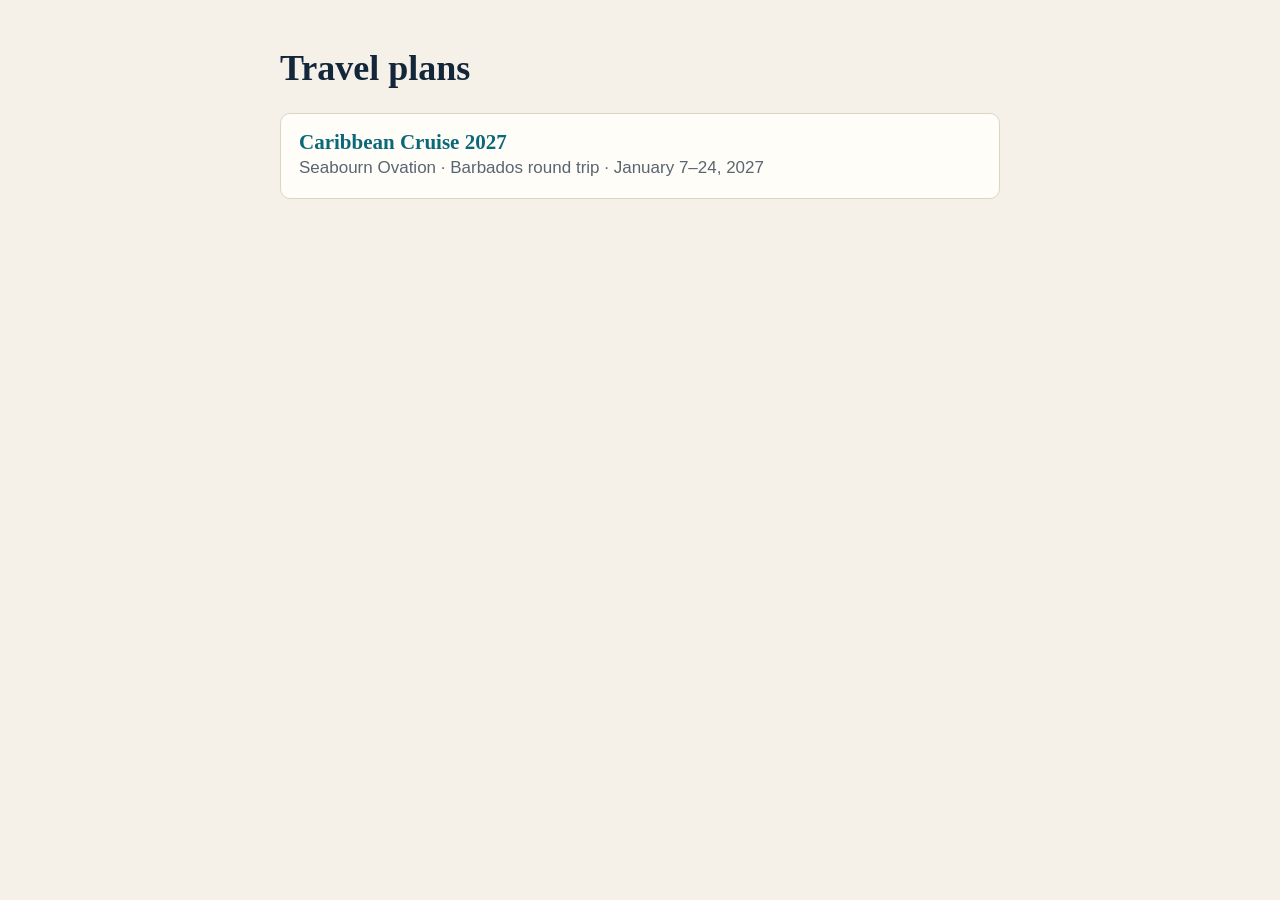
==== commit a657817b: "Add Caribbean Cruise 2027 microsite Itinerary, day-by-day plans with maps, island and route maps, Se" ====
--- a/index.html
+++ b/index.html
@@ -1,97 +1,16 @@
 <!DOCTYPE html>
-<html lang="en"><head><meta charset="utf-8"><meta name="viewport" content="width=device-width, initial-scale=1"><title>Kathy & Leo Japan Itinerary</title>
-<link rel="preconnect" href="https://fonts.googleapis.com"><link href="https://fonts.googleapis.com/css2?family=IBM+Plex+Sans:wght@400;500;600&family=Shippori+Mincho:wght@500;700&display=swap" rel="stylesheet">
-<style>/* Layout idea: one calm column; maps sit beside a numbered list on wide screens and stack on phones. */
-:root{--paper:#f3f5f8;--card:#ffffff;--ink:#17212e;--muted:#5b6878;--line:#d3dae3;--indigo:#23466e;--route:#bf4128;--land:#e7e3d7;--sea:#d6e3ee;--park:#cfdcc4;
---display:"Shippori Mincho","Hiragino Mincho ProN",Georgia,serif;--body:"IBM Plex Sans","Helvetica Neue",Arial,sans-serif}
-@media (prefers-color-scheme:dark){:root:not([data-theme="light"]){color-scheme:dark;--paper:#111822;--card:#18212d;--ink:#e5eaf1;--muted:#9aa6b6;--line:#2c3848;--indigo:#93b8e4;--route:#f08468;--land:#2c3644;--sea:#172230;--park:#2f4034}}
-:root[data-theme="dark"]{color-scheme:dark;--paper:#111822;--card:#18212d;--ink:#e5eaf1;--muted:#9aa6b6;--line:#2c3848;--indigo:#93b8e4;--route:#f08468;--land:#2c3644;--sea:#172230;--park:#2f4034}
-*{box-sizing:border-box}html{scroll-behavior:smooth}
-body{margin:0;background:var(--paper);color:var(--ink);font:16px/1.55 var(--body)}
-header,main,footer{max-width:1080px;margin:0 auto;padding:0 20px}
-header{padding-top:44px}
-.eyebrow{margin:0 0 6px;color:var(--indigo);font-weight:600;font-size:13px;letter-spacing:.08em;text-transform:uppercase}
-h1{font:700 clamp(28px,5vw,42px)/1.15 var(--display);margin:0 0 10px;text-wrap:balance}
-.lede{margin:0 0 20px;color:var(--muted);max-width:62ch}
-nav{display:flex;flex-wrap:wrap;gap:8px;padding-bottom:22px;border-bottom:1px solid var(--line)}
-nav a{color:var(--indigo);text-decoration:none;font-weight:500;font-size:14px;padding:6px 12px;border:1px solid var(--line);border-radius:999px;background:var(--card)}
-nav a:hover,nav a:focus-visible{border-color:var(--indigo);outline:none}
-section{padding:34px 0 8px;scroll-margin-top:12px}
-h2{font:700 26px/1.2 var(--display);margin:0 0 6px;text-wrap:balance}
-h2 .dates{font:500 14px var(--body);color:var(--muted);margin-left:8px;font-variant-numeric:tabular-nums}
-.blurb{margin:0 0 16px;color:var(--muted);max-width:65ch}
-.note{margin:12px 0 0;color:var(--muted);font-size:14px;max-width:70ch}
-.mapwrap{display:grid;grid-template-columns:minmax(0,1.6fr) minmax(0,1fr);gap:20px;align-items:start}
-figure{margin:0;border:1px solid var(--line);border-radius:10px;overflow:hidden;background:var(--sea)}
-figure.wide{max-width:760px}
-svg{display:block;width:100%;height:auto}
-.sea{fill:var(--sea)}.land{fill:var(--land);stroke:var(--muted);stroke-width:.6;stroke-opacity:.55}.park{fill:var(--park)}
-.route{fill:none;stroke:var(--route);stroke-width:2;stroke-linejoin:round;stroke-linecap:round}.route.fly{stroke-dasharray:6 6}
-.rail{fill:none;stroke:var(--muted);stroke-width:1.5;stroke-opacity:.7}
-.mk circle{fill:var(--route);stroke:var(--card);stroke-width:2}.mk text{fill:var(--card);font:600 11.5px var(--body);text-anchor:middle}
-.ref{fill:var(--muted);font:500 11px var(--body)}.ref.mid,.water{text-anchor:middle}.ref.end{text-anchor:end}
-.water{fill:var(--indigo);font:italic 500 13px var(--display);opacity:.75}
-.dot{fill:var(--route);stroke:var(--card);stroke-width:2}.lead{stroke:var(--ink);stroke-width:1;opacity:.5}
-.lab{fill:var(--ink);font:700 15px var(--display)}.lab2{fill:var(--muted);font:500 11.5px var(--body)}
-.legend{list-style:none;margin:0;padding:0;display:grid;gap:10px}
-.legend li{display:grid;grid-template-columns:26px 1fr;gap:10px;align-items:start}
-.legend .n{width:24px;height:24px;border-radius:50%;background:var(--route);color:var(--card);font-weight:600;font-size:12px;display:grid;place-items:center;font-variant-numeric:tabular-nums}
-.legend b{display:block;font-weight:600;line-height:1.3}.legend small{color:var(--muted);font-size:13px}
-.stays{display:grid;grid-template-columns:repeat(auto-fit,minmax(120px,1fr));gap:10px;margin-top:26px}
-.stays div{background:var(--card);border:1px solid var(--line);border-radius:8px;padding:10px 12px}
-.stays b{display:block;font:700 18px var(--display);color:var(--indigo)}.stays span{font-size:13px;color:var(--muted)}
-.days{border:1px solid var(--line);border-radius:10px;overflow:hidden;background:var(--card);margin-top:12px}
-.day{display:grid;grid-template-columns:86px 1.1fr 2.2fr 1.4fr 1.2fr;gap:14px;padding:11px 16px;border-top:1px solid var(--line);font-size:14.5px}
-.day:first-child{border-top:0}.day.head{font-size:12px;font-weight:600;letter-spacing:.06em;text-transform:uppercase;color:var(--muted);background:var(--paper)}
-.day .d{font-weight:600;font-variant-numeric:tabular-nums;color:var(--indigo);white-space:nowrap}.day .l{font-weight:600}
-footer{padding:30px 20px 50px;color:var(--muted);font-size:13px}
-@media (max-width:760px){.mapwrap{grid-template-columns:1fr}.day.head{display:none}.day{grid-template-columns:1fr;gap:3px;padding:13px 16px}
-.day span[data-k]:not(.l)::before{content:attr(data-k) ": ";color:var(--muted);font-size:12.5px}.day .l{font-size:16px}}
-@media (prefers-reduced-motion:reduce){html{scroll-behavior:auto}}
-
-.sheet{display:inline-block;margin:0 0 20px;color:var(--indigo);font-weight:600;text-decoration:underline;text-underline-offset:3px}
-.tabs{display:flex;flex-wrap:wrap;gap:4px;border-bottom:1px solid var(--line)}
-.tabs a{padding:10px 16px;font-weight:600;color:var(--muted);text-decoration:none;border:1px solid transparent;border-bottom:0;border-radius:8px 8px 0 0;margin-bottom:-1px}
-.tabs a[aria-current="page"]{color:var(--ink);background:var(--card);border-color:var(--line)}
-.tabs a:focus-visible,.sub button:focus-visible,.legend li:focus-visible,.mk:focus-visible{outline:2px solid var(--indigo);outline-offset:2px}
-.sub{display:flex;flex-wrap:wrap;gap:8px;padding-top:18px}
-.sub button{font:500 14px var(--body);color:var(--indigo);padding:6px 12px;border:1px solid var(--line);border-radius:999px;background:var(--card);cursor:pointer}
-.sub button:hover{border-color:var(--indigo)}
-.view[hidden]{display:none}
-figure{background:var(--card)}figcaption{font-size:11.5px;color:var(--muted);padding:5px 10px;text-align:right}figcaption a{color:inherit}
-.mk{cursor:pointer}.mk circle{fill:#bf4128;stroke:#fff;stroke-width:2.5}.mk text{fill:#fff;font-weight:700;font-family:var(--body);text-anchor:middle}
-.mk.sel circle{fill:#17212e;stroke-width:4}
-.rt{fill:none;stroke:#bf4128;stroke-width:3.5;stroke-linejoin:round;stroke-linecap:round;opacity:.85}.rt.fly{stroke-dasharray:9 9}
-.mk .dot{fill:#bf4128;stroke:#fff;stroke-width:2.5}.lead{stroke:#17212e;stroke-width:1.5;opacity:.7}
-.mk .lab{fill:#17212e;font:700 24px var(--display);paint-order:stroke;stroke:#fff;stroke-width:6px;stroke-linejoin:round;text-anchor:inherit}
-.mk .lab2{fill:#34404f;font:600 16px var(--body);paint-order:stroke;stroke:#fff;stroke-width:5px;stroke-linejoin:round}
-.legend li{cursor:pointer;padding:6px 8px;margin:-6px -8px;border-radius:8px}.legend li:hover{background:var(--card)}
-.legend li.sel{background:var(--card);box-shadow:inset 0 0 0 1px var(--indigo)}.legend li.sel .n{background:var(--ink)}
-.info{margin-top:12px;background:var(--card);border:1px solid var(--line);border-left:4px solid var(--route);border-radius:8px;padding:12px 16px;min-height:86px}
-.info b{font:700 18px var(--display);display:block}.info small{color:var(--muted);display:block;margin:2px 0 6px}.info p{margin:0;max-width:60ch}
-.hint{font-size:13px;color:var(--muted);margin:0 0 10px}
-.day.act{grid-template-columns:86px 1.5fr 1.1fr .8fr 2.4fr}
-.day.stay{grid-template-columns:118px 1.5fr 1fr 56px 84px 84px 2.2fr}
-.day.save{grid-template-columns:1.6fr .8fr 1.4fr 2.6fr}
-.num{font-variant-numeric:tabular-nums;white-space:nowrap}
-.day.total{font-weight:600;background:var(--paper)}
-</style></head><body><header><p class="eyebrow">1 October – 1 November 2027</p><h1>Kathy &amp; Leo in Japan</h1><p class="lede">A loose outline of all 32 days, with maps, activities, stays and ways to trim the budget.</p>
-<a class="sheet" href="https://docs.google.com/spreadsheets/d/1YC7DmT4QNpJzS6Le-JGzXmLfoFksOgvgFmYmHa2Zk5s/edit">Open the planning sheet in Google Sheets</a><div class="tabs" role="navigation" aria-label="Views"><a href="#itinerary">Itinerary</a><a href="#maps">Maps</a><a href="#activities">Activities</a><a href="#stays">Accommodation</a><a href="#savings">Cost reduction</a></div></header><main><div class="view" id="v-itinerary"><div class="sub"><button type="button" data-go="i-tokyo">Tokyo</button><button type="button" data-go="i-shikoku">Shikoku</button><button type="button" data-go="i-seto">Naoshima and Kurashiki</button><button type="button" data-go="i-okinawa">Okinawa</button><button type="button" data-go="i-home">Tokyo and home</button></div><div class="stays"><div><b>6 nights</b><span>Tokyo</span></div><div><b>2 nights</b><span>Iya Valley</span></div><div><b>2 nights</b><span>Tokushima City</span></div><div><b>6 nights</b><span>Naoshima</span></div><div><b>2 nights</b><span>Kurashiki</span></div><div><b>3 nights</b><span>Yomitan, Okinawa</span></div><div><b>8 nights</b><span>Onna, Okinawa</span></div><div><b>1 night</b><span>Narita</span></div></div><section id="i-tokyo"><h2>Tokyo <span class="dates">10/1 – 10/7</span></h2><div class="days"><div class="day head"><span>Date</span><span>Location</span><span>Day's activity</span><span>Transportation</span><span>Stay</span></div><div class="day"><span class="d">Fri 10/1</span><span class="l" data-k="Location">In flight</span><span data-k="Activity">Fly Phoenix → Seattle → Tokyo</span><span data-k="Transport">Alaska Airlines, lie-flat overnight</span><span data-k="Stay">On the plane</span></div><div class="day"><span class="d">Sat 10/2</span><span class="l" data-k="Location">Tokyo</span><span data-k="Activity">Land at Narita about 4pm, settle in, short Ginza stroll</span><span data-k="Transport">Private car from Narita</span><span data-k="Stay">Imperial Hotel Tokyo</span></div><div class="day"><span class="d">Sun 10/3</span><span class="l" data-k="Location">Tokyo</span><span data-k="Activity">Aoyama and Omotesando design day: Nezu Museum, Omotesando Hills, Watari-um</span><span data-k="Transport">Taxis</span><span data-k="Stay">Imperial Hotel Tokyo</span></div><div class="day"><span class="d">Mon 10/4</span><span class="l" data-k="Location">Tokyo</span><span data-k="Activity">Roppongi art circuit: National Art Center, 21_21 Design Sight, Mori Art Museum at night</span><span data-k="Transport">Taxis</span><span data-k="Stay">Imperial Hotel Tokyo</span></div><div class="day"><span class="d">Tue 10/5</span><span class="l" data-k="Location">Tokyo</span><span data-k="Activity">Early Yanaka walk, tofu lunch in Negishi, sushi dinner in Ginza</span><span data-k="Transport">Taxis and short walks</span><span data-k="Stay">Imperial Hotel Tokyo</span></div><div class="day"><span class="d">Wed 10/6</span><span class="l" data-k="Location">Tokyo</span><span data-k="Activity">Japan Folk Crafts Museum, Kagurazaka lanes, kaiseki dinner</span><span data-k="Transport">Taxis</span><span data-k="Stay">Imperial Hotel Tokyo</span></div><div class="day"><span class="d">Thu 10/7</span><span class="l" data-k="Location">Tokyo</span><span data-k="Activity">Nihonbashi washi and craft shops, Ginza paper floors, pack and ship</span><span data-k="Transport">Taxi and walking</span><span data-k="Stay">Imperial Hotel Tokyo</span></div></div></section><section id="i-shikoku"><h2>Shikoku <span class="dates">10/8 – 10/11</span></h2><div class="days"><div class="day head"><span>Date</span><span>Location</span><span>Day's activity</span><span>Transportation</span><span>Stay</span></div><div class="day"><span class="d">Fri 10/8</span><span class="l" data-k="Location">Yamakawa → Iya Valley</span><span data-k="Activity">Fly to Tokushima, Awagami washi workshop, drive into the Iya Valley, riverside onsen</span><span data-k="Transport">Morning flight from Haneda, then private car</span><span data-k="Stay">Hotel Iya Onsen</span></div><div class="day"><span class="d">Sat 10/9</span><span class="l" data-k="Location">Iya Valley</span><span data-k="Activity">Kazurabashi vine bridges, mountain hamlets, afternoon onsen</span><span data-k="Transport">Private car and driver</span><span data-k="Stay">Hotel Iya Onsen</span></div><div class="day"><span class="d">Sun 10/10</span><span class="l" data-k="Location">Ōboke Gorge → Tokushima City</span><span data-k="Activity">Gorge boat trip, drive to Tokushima, Modern Art Museum</span><span data-k="Transport">Private car</span><span data-k="Stay">JR Hotel Clement Tokushima</span></div><div class="day"><span class="d">Mon 10/11</span><span class="l" data-k="Location">Tokushima City</span><span data-k="Activity">Slow holiday: Awa Odori dance show, Bizan ropeway if clear</span><span data-k="Transport">Walking and short taxis</span><span data-k="Stay">JR Hotel Clement Tokushima</span></div></div></section><section id="i-seto"><h2>Naoshima and Kurashiki <span class="dates">10/12 – 10/19</span></h2><div class="days"><div class="day head"><span>Date</span><span>Location</span><span>Day's activity</span><span>Transportation</span><span>Stay</span></div><div class="day"><span class="d">Tue 10/12</span><span class="l" data-k="Location">Takamatsu → Naoshima</span><span data-k="Activity">Train to Takamatsu, sushi lunch, ferry to Naoshima, Honmura stroll</span><span data-k="Transport">JR limited express, ferry, taxi</span><span data-k="Stay">Naoshima Ryokan ROKA</span></div><div class="day"><span class="d">Wed 10/13</span><span class="l" data-k="Location">Naoshima</span><span data-k="Activity">Art House Projects in Honmura, Benesse House Museum after hours</span><span data-k="Transport">Walk, taxi, guest monorail</span><span data-k="Stay">Benesse House Oval</span></div><div class="day"><span class="d">Thu 10/14</span><span class="l" data-k="Location">Naoshima</span><span data-k="Activity">Chichu Art Museum and Lee Ufan Museum, quiet afternoon</span><span data-k="Transport">Benesse shuttle</span><span data-k="Stay">Benesse House Oval</span></div><div class="day"><span class="d">Fri 10/15</span><span class="l" data-k="Location">Teshima</span><span data-k="Activity">Day trip: Teshima Art Museum and Yokoo House</span><span data-k="Transport">Ferry, island shuttle or e-bike</span><span data-k="Stay">Benesse House Park</span></div><div class="day"><span class="d">Sat 10/16</span><span class="l" data-k="Location">Naoshima</span><span data-k="Activity">E-bike loop past the Kusama pumpkin, museum, village dinner</span><span data-k="Transport">E-bike and taxi</span><span data-k="Stay">Benesse House Park</span></div><div class="day"><span class="d">Sun 10/17</span><span class="l" data-k="Location">Naoshima</span><span data-k="Activity">Slow last day: museum, spa, ship ceramics and paper home</span><span data-k="Transport">Benesse shuttle</span><span data-k="Stay">Benesse House Park</span></div><div class="day"><span class="d">Mon 10/18</span><span class="l" data-k="Location">Kurashiki</span><span data-k="Activity">Ferry and train to Kurashiki, Bikan quarter canal and craft shops</span><span data-k="Transport">Ferry to Uno, JR train, taxi</span><span data-k="Stay">Ryokan Kurashiki</span></div><div class="day"><span class="d">Tue 10/19</span><span class="l" data-k="Location">Kurashiki + Kojima</span><span data-k="Activity">Ohara Museum of Art, Kojima Jeans Street</span><span data-k="Transport">Walking, taxi to Kojima</span><span data-k="Stay">Ryokan Kurashiki</span></div></div></section><section id="i-okinawa"><h2>Okinawa <span class="dates">10/20 – 10/30</span></h2><div class="days"><div class="day head"><span>Date</span><span>Location</span><span>Day's activity</span><span>Transportation</span><span>Stay</span></div><div class="day"><span class="d">Wed 10/20</span><span class="l" data-k="Location">Naha (Shuri)</span><span data-k="Activity">Fly to Okinawa, Ryukyu court-cuisine lunch, Shuri Castle</span><span data-k="Transport">Early flight from Okayama, then private car</span><span data-k="Stay">HOSHINOYA Okinawa</span></div><div class="day"><span class="d">Thu 10/21</span><span class="l" data-k="Location">Yomitan</span><span data-k="Activity">Yachimun-no-Sato pottery village, Cape Zanpa walk</span><span data-k="Transport">Hotel car or short taxis</span><span data-k="Stay">HOSHINOYA Okinawa</span></div><div class="day"><span class="d">Fri 10/22</span><span class="l" data-k="Location">Kitanakagusuku + Okinawa City (Koza)</span><span data-k="Activity">Leo&#x27;s homecoming: Nakamura Residence, Gate 2 Street, Koza</span><span data-k="Transport">Car and driver</span><span data-k="Stay">HOSHINOYA Okinawa</span></div><div class="day"><span class="d">Sat 10/23</span><span class="l" data-k="Location">Itoman</span><span data-k="Activity">Ryukyu Glass Village, fish market lunch, move north to Onna</span><span data-k="Transport">Car and driver with luggage</span><span data-k="Stay">Halekulani Okinawa</span></div><div class="day"><span class="d">Sun 10/24</span><span class="l" data-k="Location">Zamami Island</span><span data-k="Activity">Kerama Islands day trip: village, lookouts, Furuzamami Beach</span><span data-k="Transport">Car to Tomari Port, ferry</span><span data-k="Stay">Halekulani Okinawa</span></div><div class="day"><span class="d">Mon 10/25</span><span class="l" data-k="Location">Ogimi</span><span data-k="Activity">Kijoka bashofu weaving, longevity lunch at Emi no Mise</span><span data-k="Transport">Car and driver</span><span data-k="Stay">Halekulani Okinawa</span></div><div class="day"><span class="d">Tue 10/26</span><span class="l" data-k="Location">Naha + Urasoe</span><span data-k="Activity">Makishi Market, Tsuboya pottery street, bingata dyeing workshop</span><span data-k="Transport">Car and driver</span><span data-k="Stay">Halekulani Okinawa</span></div><div class="day"><span class="d">Wed 10/27</span><span class="l" data-k="Location">Onna</span><span data-k="Activity">Rest day: pool, beach, spa</span><span data-k="Transport">None</span><span data-k="Stay">Halekulani Okinawa</span></div><div class="day"><span class="d">Thu 10/28</span><span class="l" data-k="Location">To be set by Leo</span><span data-k="Activity">Leo&#x27;s childhood neighborhood</span><span data-k="Transport">Car and driver</span><span data-k="Stay">Halekulani Okinawa</span></div><div class="day"><span class="d">Fri 10/29</span><span class="l" data-k="Location">Yomitan</span><span data-k="Activity">Second pottery visit to buy and ship pieces</span><span data-k="Transport">Hotel car or taxi</span><span data-k="Stay">Halekulani Okinawa</span></div><div class="day"><span class="d">Sat 10/30</span><span class="l" data-k="Location">Onna</span><span data-k="Activity">Slow day, pack, farewell dinner</span><span data-k="Transport">None</span><span data-k="Stay">Halekulani Okinawa</span></div></div></section><section id="i-home"><h2>Tokyo and home <span class="dates">10/31 – 11/1</span></h2><div class="days"><div class="day head"><span>Date</span><span>Location</span><span>Day's activity</span><span>Transportation</span><span>Stay</span></div><div class="day"><span class="d">Sun 10/31</span><span class="l" data-k="Location">Tokyo (Kagurazaka) → Narita</span><span data-k="Activity">Fly to Tokyo, afternoon in Kagurazaka, evening to Narita</span><span data-k="Transport">Flight Naha → Haneda, train to Narita</span><span data-k="Stay">Narita airport hotel (not yet booked)</span></div><div class="day"><span class="d">Mon 11/1</span><span class="l" data-k="Location">Narita</span><span data-k="Activity">Naritasan temple walk, then fly home</span><span data-k="Transport">Hotel shuttle, flight Narita → Seattle → Phoenix</span><span data-k="Stay">Home</span></div></div></section></div><div class="view" id="v-maps" hidden><div class="sub"><button type="button" data-go="m-overview">Route</button><button type="button" data-go="m-tokyo">Tokyo</button><button type="button" data-go="m-shikoku">Shikoku</button><button type="button" data-go="m-seto">Seto Inland Sea</button><button type="button" data-go="m-naoshima">Naoshima</button><button type="button" data-go="m-okinawa">Okinawa</button></div><p class="hint" style="margin-top:18px">Select a number on a map, or a name in the list, to read about that place.</p><section id="m-overview" class="mapsec"><h2>The whole route</h2><p class="blurb">Four stops down the length of Japan, then back to Tokyo for the flight home. Dashed lines are flights.</p><div class="mapwrap"><div><figure><svg viewBox="0 0 1092 1209" role="img" aria-label="Route across Japan"><image href="[data-uri]" width="1092" height="1209"/><path class="rt fly" d="M785.5,609.8Q672.8,694.0 532.5,703.0"/><path class="rt" d="M532.5,703.0Q525.7,689.2 518.8,675.5"/><path class="rt fly" d="M518.8,675.5Q430.4,922.2 241.2,1103.7"/><path class="rt fly" d="M241.2,1103.7Q452.9,790.1 785.5,609.8"/><g class="mk ov" tabindex="0" role="button" data-pt="overview-1"><line class="lead" x1="814.2" y1="604.8" x2="874.2" y2="534.8"/><circle class="dot" cx="814.2" cy="604.8" r="7"/><text class="lab" text-anchor="start" x="882.2" y="538.8">Narita</text><text class="lab2" text-anchor="start" x="882.2" y="558.8">Arrive 10/2 · depart 11/1</text></g><g class="mk ov" tabindex="0" role="button" data-pt="overview-2"><line class="lead" x1="785.5" y1="609.8" x2="880.5" y2="679.8"/><circle class="dot" cx="785.5" cy="609.8" r="7"/><text class="lab" text-anchor="start" x="888.5" y="683.8">1 · Tokyo</text><text class="lab2" text-anchor="start" x="888.5" y="703.8">10/2–10/8 · 6 nights</text></g><g class="mk ov" tabindex="0" role="button" data-pt="overview-3"><line class="lead" x1="532.5" y1="703.0" x2="542.5" y2="853.0"/><circle class="dot" cx="532.5" cy="703.0" r="7"/><text class="lab" text-anchor="middle" x="542.5" y="857.0">2 · Iya Valley + Tokushima</text><text class="lab2" text-anchor="middle" x="542.5" y="877.0">10/8–10/12 · 4 nights</text></g><g class="mk ov" tabindex="0" role="button" data-pt="overview-4"><line class="lead" x1="518.8" y1="675.5" x2="398.8" y2="545.5"/><circle class="dot" cx="518.8" cy="675.5" r="7"/><text class="lab" text-anchor="end" x="390.8" y="549.5">3 · Naoshima + Kurashiki</text><text class="lab2" text-anchor="end" x="390.8" y="569.5">10/12–10/20 · 8 nights</text></g><g class="mk ov" tabindex="0" role="button" data-pt="overview-5"><line class="lead" x1="241.2" y1="1103.7" x2="331.2" y2="1093.7"/><circle class="dot" cx="241.2" cy="1103.7" r="7"/><text class="lab" text-anchor="start" x="339.2" y="1097.7">4 · Okinawa</text><text class="lab2" text-anchor="start" x="339.2" y="1117.7">10/20–10/31 · 11 nights</text></g></svg><figcaption>Map data © <a href="https://www.openstreetmap.org/copyright">OpenStreetMap contributors</a></figcaption></figure><div class="info" aria-live="polite"></div></div><ol class="legend"><li tabindex="0" role="button" data-pt="overview-1" data-desc="International arrival on 10/2 and departure on 11/1. The last night is at an airport hotel."><span class="n">✈</span><span><b>Narita</b><small>Arrive 10/2 · depart 11/1</small></span></li><li tabindex="0" role="button" data-pt="overview-2" data-desc="Six nights of design, craft and contemporary art, one neighborhood at a time."><span class="n">1</span><span><b>Tokyo</b><small>10/2–10/8 · 6 nights</small></span></li><li tabindex="0" role="button" data-pt="overview-3" data-desc="A washi paper-making workshop, two nights in the Iya Valley and two in Tokushima City."><span class="n">2</span><span><b>Iya Valley + Tokushima</b><small>10/8–10/12 · 4 nights</small></span></li><li tabindex="0" role="button" data-pt="overview-4" data-desc="Six nights on Naoshima with a day on Teshima, then two in Kurashiki."><span class="n">3</span><span><b>Naoshima + Kurashiki</b><small>10/12–10/20 · 8 nights</small></span></li><li tabindex="0" role="button" data-pt="overview-5" data-desc="Three nights in Yomitan and eight in Onna: pottery, textiles and Leo&#x27;s hometown."><span class="n">4</span><span><b>Okinawa</b><small>10/20–10/31 · 11 nights</small></span></li></ol></div></section><section id="m-tokyo" class="mapsec"><h2>Tokyo</h2><p class="blurb">Six nights by the Imperial Palace. Each day stays inside one or two neighborhoods.</p><div class="mapwrap"><div><figure><svg viewBox="0 0 845 767" role="img" aria-label="Tokyo"><image href="[data-uri]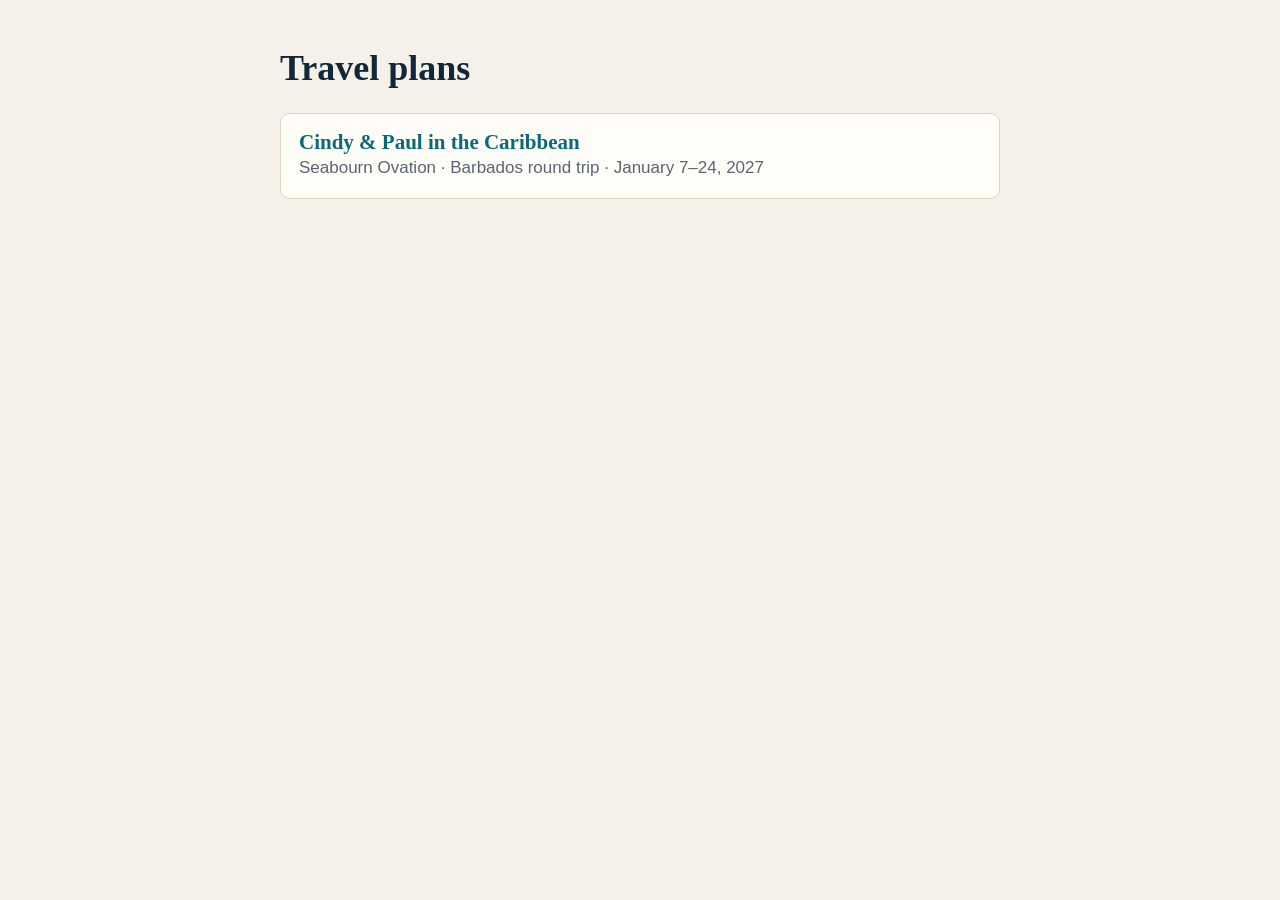
==== commit 1a01b985: "Rename to Cindy & Paul, add zoomable route map - Title and folder now name Cindy & Paul (cindy-paul-" ====
--- a/index.html
+++ b/index.html
@@ -12,5 +12,5 @@
 a.trip b{display:block;font:700 21px Georgia,serif;color:var(--sea)}a.trip span{color:var(--muted)}
 </style></head><body><main>
 <h1>Travel plans</h1>
-<a class="trip" href="caribbean-2027/"><b>Caribbean Cruise 2027</b><span>Seabourn Ovation · Barbados round trip · January 7–24, 2027</span></a>
+<a class="trip" href="cindy-paul-caribbean/"><b>Cindy &amp; Paul in the Caribbean</b><span>Seabourn Ovation · Barbados round trip · January 7–24, 2027</span></a>
 </main></body></html>
